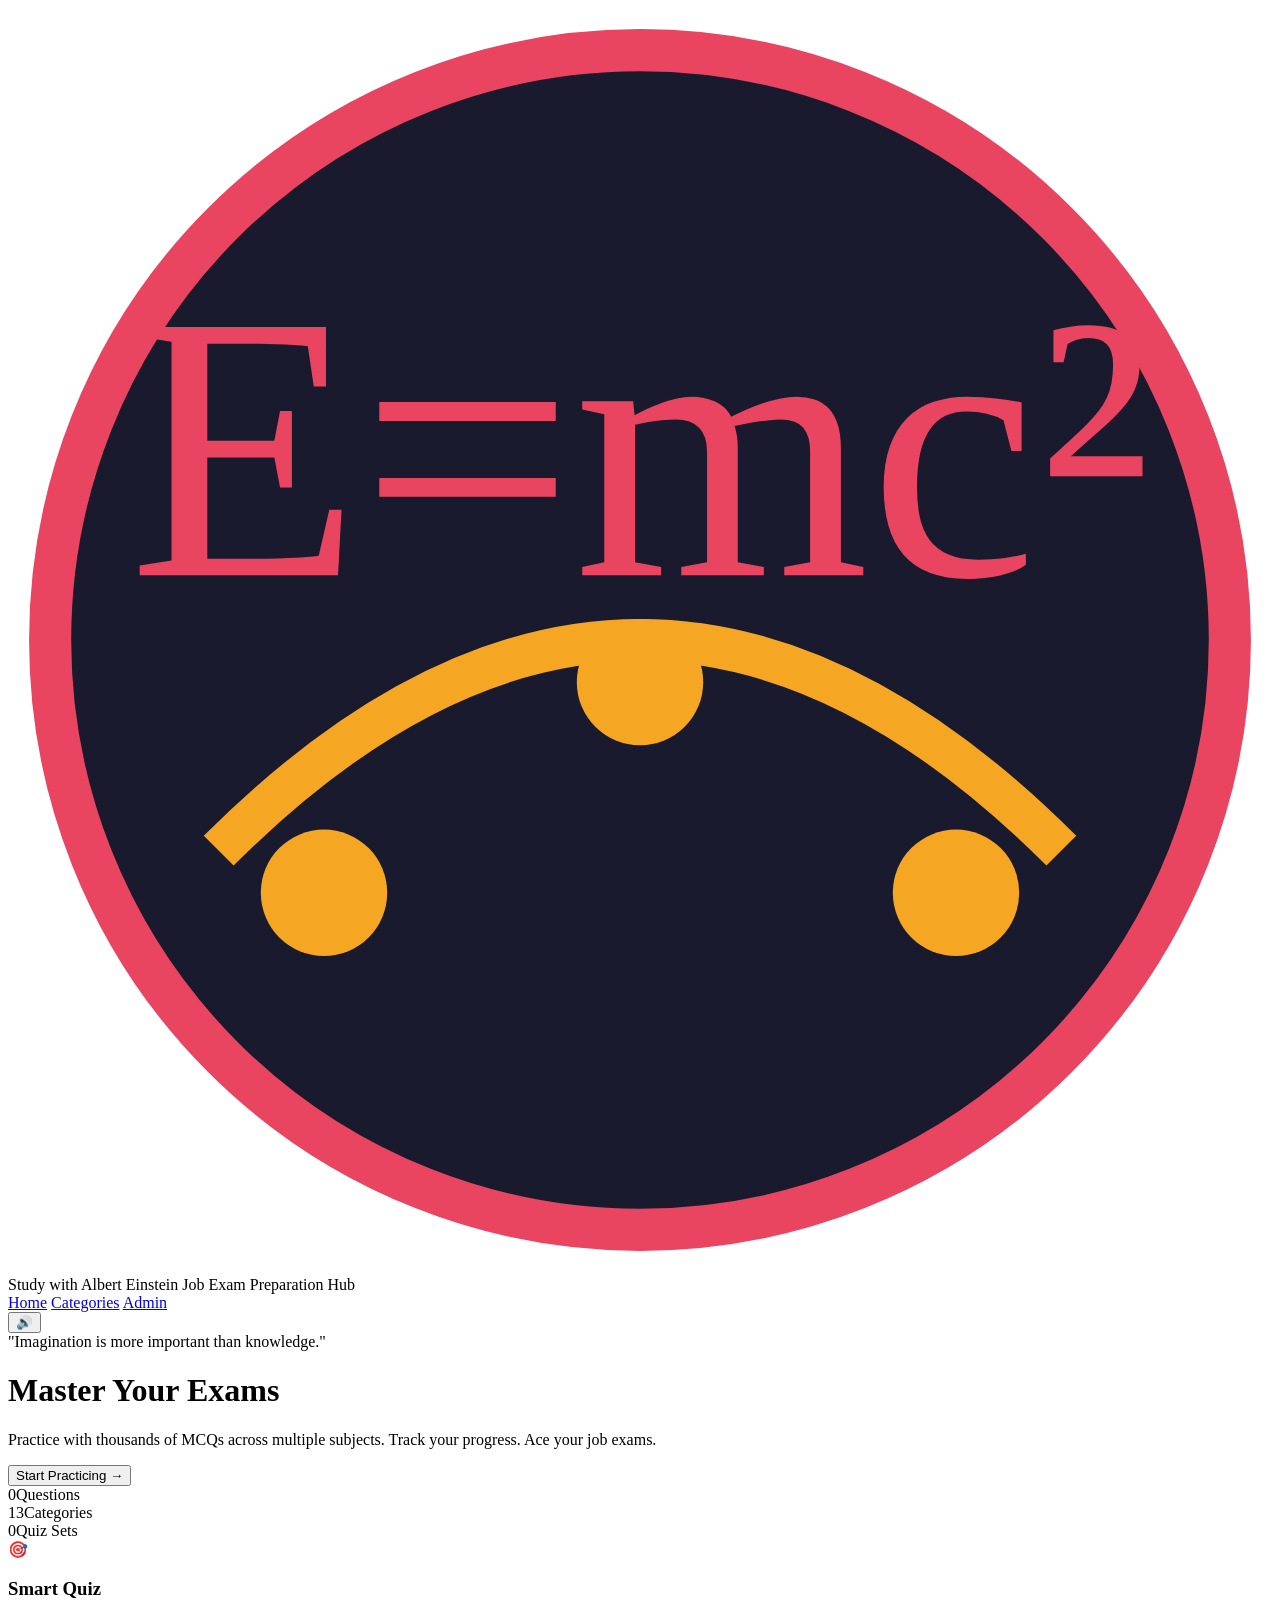
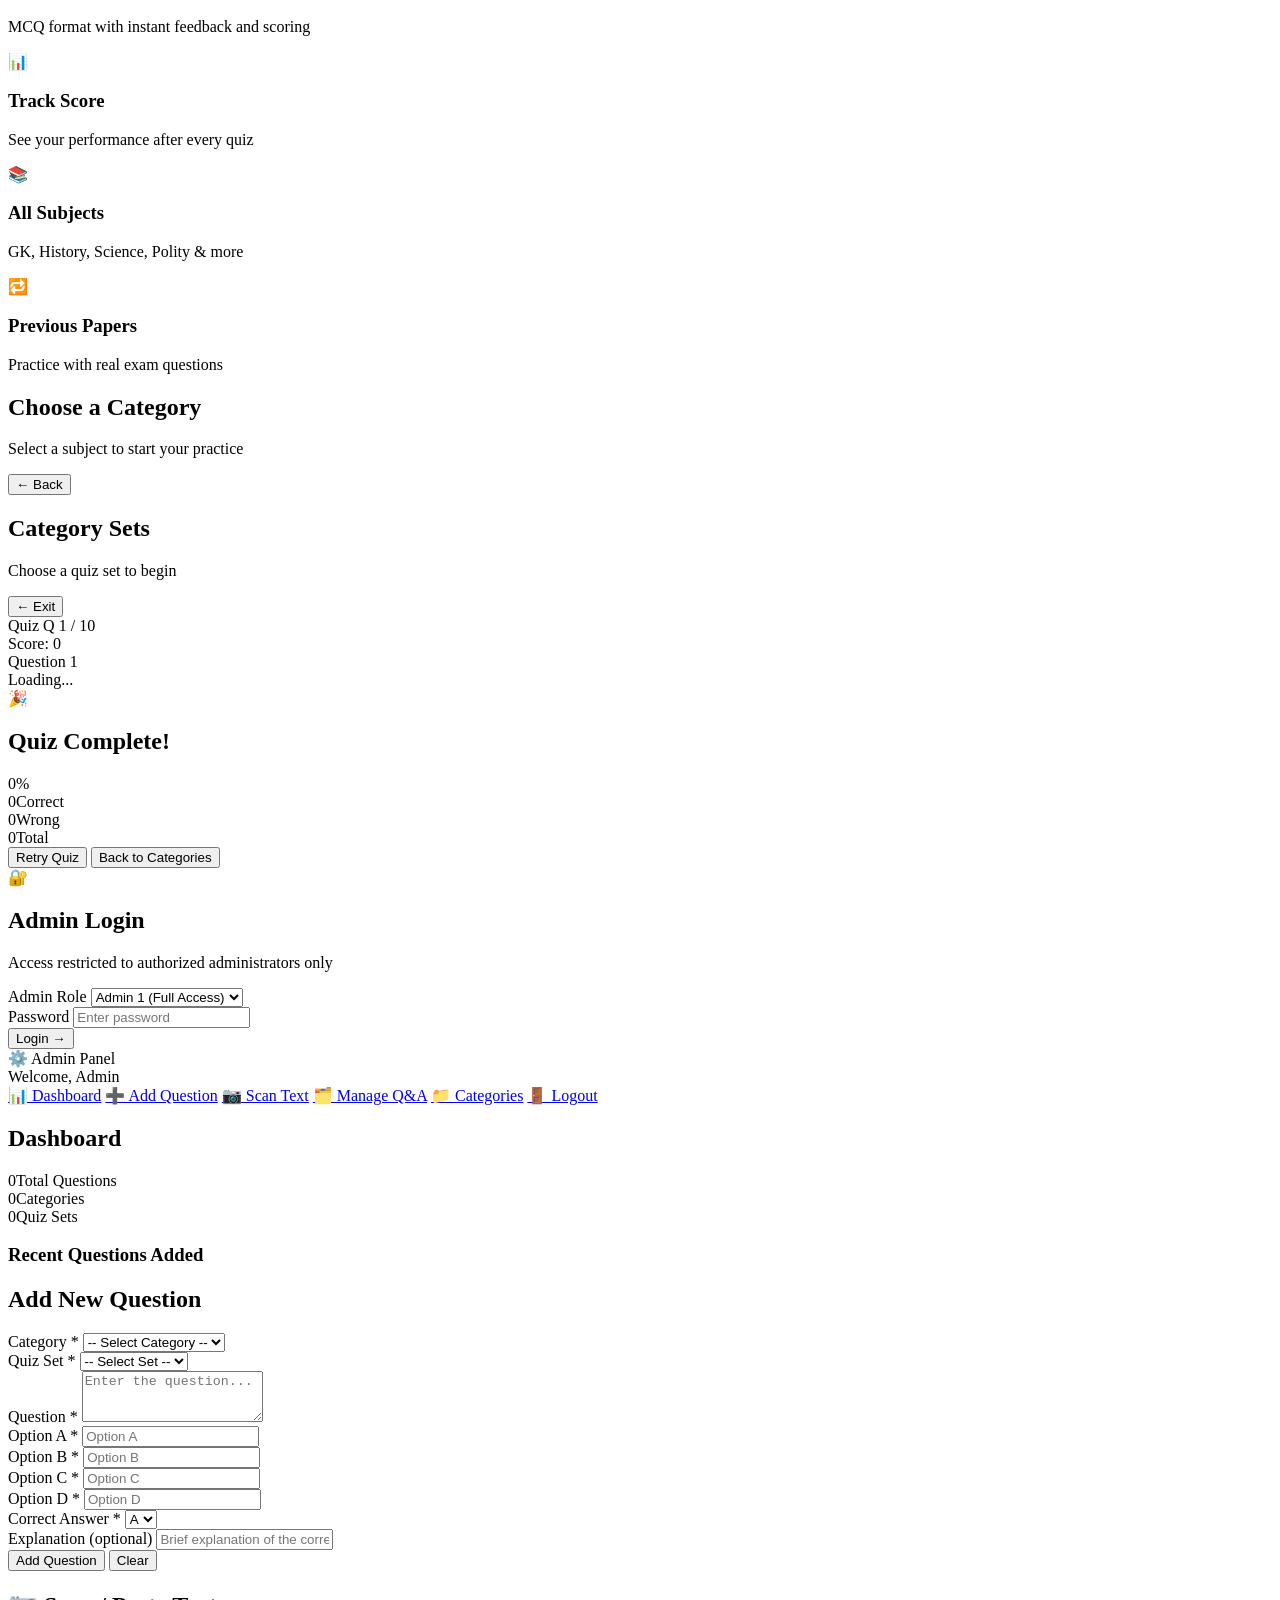
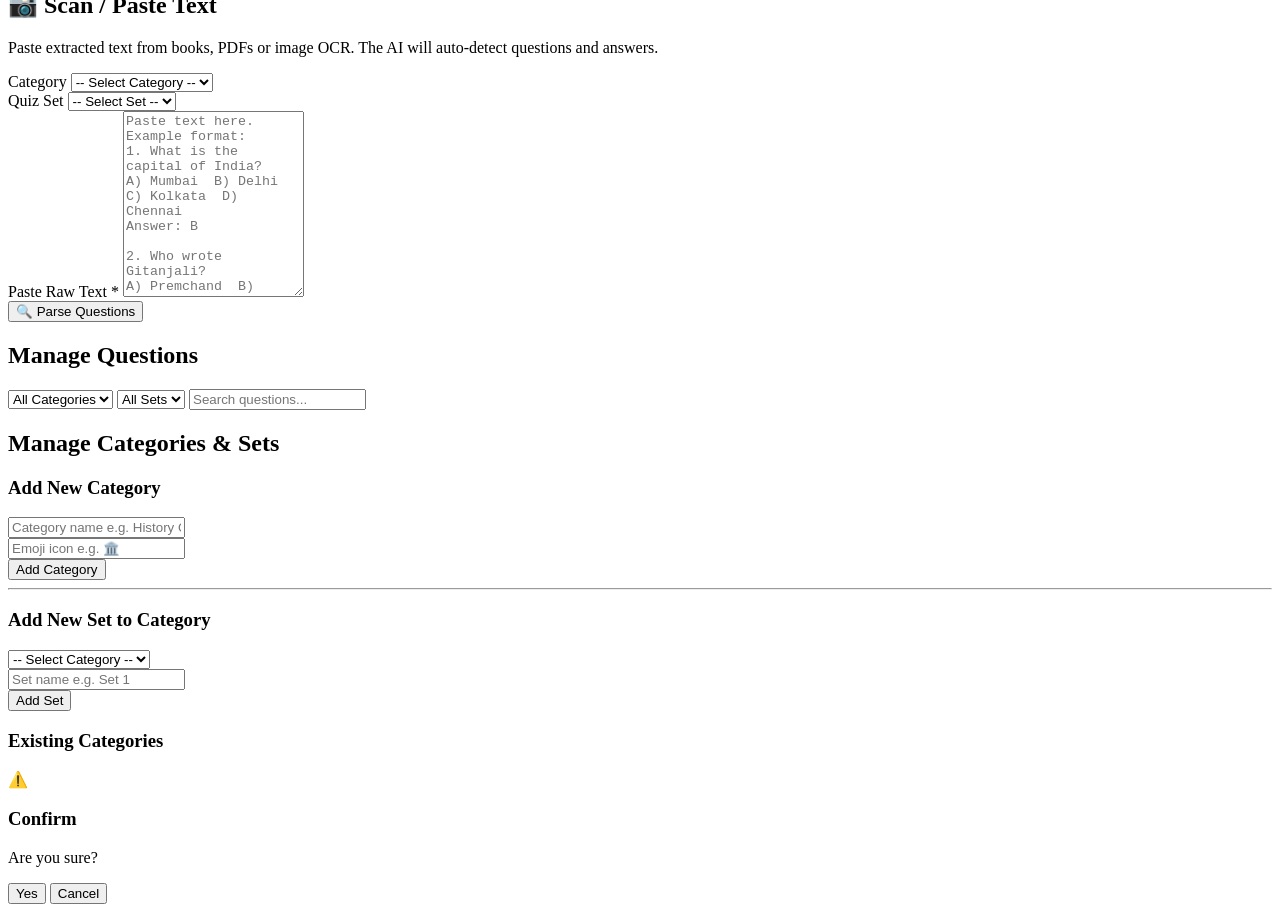
==== index.html @ cea43136 "index.html" ====
<!DOCTYPE html>
<html lang="en">
<head>
  <meta charset="UTF-8" />
  <meta name="viewport" content="width=device-width, initial-scale=1.0"/>
  <title>Study with Albert Einstein</title>
  <link rel="stylesheet" href="css/style.css"/>
  <link rel="icon" href="data:image/svg+xml,<svg xmlns='http://www.w3.org/2000/svg' viewBox='0 0 100 100'><text y='.9em' font-size='90'>🧠</text></svg>"/>
</head>
<body>

<!-- SOUND ELEMENTS -->
<audio id="snd-correct" src="https://cdn.freesound.org/previews/341/341695_5858296-lq.mp3" preload="auto"></audio>
<audio id="snd-wrong"   src="https://cdn.freesound.org/previews/142/142608_1840739-lq.mp3" preload="auto"></audio>
<audio id="snd-click"   src="https://cdn.freesound.org/previews/253/253886_4404552-lq.mp3" preload="auto"></audio>

<!-- NAV -->
<nav class="navbar">
  <div class="nav-brand">
    <div class="logo-wrap">
      <svg class="logo-svg" viewBox="0 0 60 60" xmlns="http://www.w3.org/2000/svg">
        <circle cx="30" cy="30" r="28" fill="#1a1a2e" stroke="#e94560" stroke-width="2"/>
        <text x="50%" y="38%" dominant-baseline="middle" text-anchor="middle" font-size="18" fill="#e94560">E=mc²</text>
        <path d="M10 40 Q30 20 50 40" stroke="#f5a623" stroke-width="2" fill="none"/>
        <circle cx="15" cy="42" r="3" fill="#f5a623"/>
        <circle cx="30" cy="32" r="3" fill="#f5a623"/>
        <circle cx="45" cy="42" r="3" fill="#f5a623"/>
      </svg>
    </div>
    <div class="brand-text">
      <span class="brand-title">Study with Albert Einstein</span>
      <span class="brand-sub">Job Exam Preparation Hub</span>
    </div>
  </div>
  <div class="nav-links">
    <a href="#" onclick="showPage('home')" class="nav-link active" id="nav-home">Home</a>
    <a href="#" onclick="showPage('categories')" class="nav-link" id="nav-categories">Categories</a>
    <a href="#" onclick="showPage('admin-login')" class="nav-link" id="nav-admin">Admin</a>
  </div>
  <button class="sound-btn" onclick="toggleSound()" id="sound-btn" title="Toggle Sound">🔊</button>
</nav>

<!-- HOME PAGE -->
<div id="page-home" class="page active">
  <div class="hero">
    <div class="hero-bg"></div>
    <div class="hero-content">
      <div class="einstein-quote">"Imagination is more important than knowledge."</div>
      <h1 class="hero-title">Master Your <span class="highlight">Exams</span></h1>
      <p class="hero-sub">Practice with thousands of MCQs across multiple subjects. Track your progress. Ace your job exams.</p>
      <button class="btn-primary" onclick="showPage('categories'); playClick()">Start Practicing →</button>
    </div>
    <div class="hero-stats">
      <div class="stat-card"><span class="stat-num" id="total-questions">0</span><span class="stat-label">Questions</span></div>
      <div class="stat-card"><span class="stat-num" id="total-cats">13</span><span class="stat-label">Categories</span></div>
      <div class="stat-card"><span class="stat-num" id="total-sets">0</span><span class="stat-label">Quiz Sets</span></div>
    </div>
  </div>
  <div class="features">
    <div class="feature-card"><div class="feat-icon">🎯</div><h3>Smart Quiz</h3><p>MCQ format with instant feedback and scoring</p></div>
    <div class="feature-card"><div class="feat-icon">📊</div><h3>Track Score</h3><p>See your performance after every quiz</p></div>
    <div class="feature-card"><div class="feat-icon">📚</div><h3>All Subjects</h3><p>GK, History, Science, Polity & more</p></div>
    <div class="feature-card"><div class="feat-icon">🔁</div><h3>Previous Papers</h3><p>Practice with real exam questions</p></div>
  </div>
</div>

<!-- CATEGORIES PAGE -->
<div id="page-categories" class="page">
  <div class="page-header"><h2>Choose a Category</h2><p>Select a subject to start your practice</p></div>
  <div class="categories-grid" id="categories-grid"></div>
</div>

<!-- SETS PAGE -->
<div id="page-sets" class="page">
  <div class="page-header">
    <button class="btn-back" onclick="showPage('categories'); playClick()">← Back</button>
    <h2 id="sets-title">Category Sets</h2>
    <p id="sets-desc">Choose a quiz set to begin</p>
  </div>
  <div class="sets-grid" id="sets-grid"></div>
</div>

<!-- QUIZ PAGE -->
<div id="page-quiz" class="page">
  <div class="quiz-header">
    <button class="btn-back" onclick="confirmExitQuiz()">← Exit</button>
    <div class="quiz-meta">
      <span id="quiz-title-bar">Quiz</span>
      <span class="quiz-progress-text">Q <span id="q-current">1</span> / <span id="q-total">10</span></span>
    </div>
    <div class="score-bar">Score: <span id="live-score">0</span></div>
  </div>
  <div class="progress-bar-wrap"><div class="progress-bar" id="progress-bar"></div></div>
  <div class="quiz-body">
    <div class="question-card">
      <div class="q-number" id="q-number">Question 1</div>
      <div class="q-text" id="q-text">Loading...</div>
      <div class="options-grid" id="options-grid"></div>
      <div class="q-feedback" id="q-feedback"></div>
    </div>
    <div class="quiz-controls">
      <button class="btn-next" id="btn-next" onclick="nextQuestion()" style="display:none">Next Question →</button>
    </div>
  </div>
</div>

<!-- RESULT PAGE -->
<div id="page-result" class="page">
  <div class="result-wrap">
    <div class="result-emoji" id="result-emoji">🎉</div>
    <h2 class="result-title">Quiz Complete!</h2>
    <div class="result-score-circle">
      <span id="result-percent">0%</span>
    </div>
    <div class="result-stats">
      <div class="rs-card correct"><span id="res-correct">0</span><label>Correct</label></div>
      <div class="rs-card wrong"><span id="res-wrong">0</span><label>Wrong</label></div>
      <div class="rs-card total"><span id="res-total">0</span><label>Total</label></div>
    </div>
    <div class="result-msg" id="result-msg"></div>
    <div class="result-actions">
      <button class="btn-primary" onclick="retryQuiz()">Retry Quiz</button>
      <button class="btn-secondary" onclick="showPage('categories')">Back to Categories</button>
    </div>
  </div>
</div>

<!-- ADMIN LOGIN PAGE -->
<div id="page-admin-login" class="page">
  <div class="auth-wrap">
    <div class="auth-card">
      <div class="auth-logo">🔐</div>
      <h2>Admin Login</h2>
      <p>Access restricted to authorized administrators only</p>
      <div class="form-group">
        <label>Admin Role</label>
        <select id="admin-role" class="form-control">
          <option value="admin1">Admin 1 (Full Access)</option>
          <option value="admin2">Admin 2 (Add Only)</option>
        </select>
      </div>
      <div class="form-group">
        <label>Password</label>
        <input type="password" id="admin-password" class="form-control" placeholder="Enter password" onkeydown="if(event.key==='Enter') adminLogin()"/>
      </div>
      <div class="auth-error" id="auth-error"></div>
      <button class="btn-primary full-w" onclick="adminLogin()">Login →</button>
    </div>
  </div>
</div>

<!-- ADMIN PANEL -->
<div id="page-admin" class="page">
  <div class="admin-layout">
    <aside class="admin-sidebar">
      <div class="admin-brand">⚙️ Admin Panel</div>
      <div class="admin-user" id="admin-user-label">Welcome, Admin</div>
      <nav class="admin-nav">
        <a href="#" class="admin-nav-link active" onclick="adminTab('dashboard')" id="tab-dashboard">📊 Dashboard</a>
        <a href="#" class="admin-nav-link" onclick="adminTab('add-question')" id="tab-add-question">➕ Add Question</a>
        <a href="#" class="admin-nav-link" onclick="adminTab('scan-text')" id="tab-scan-text" id="scan-tab">📷 Scan Text</a>
        <a href="#" class="admin-nav-link admin1-only" onclick="adminTab('manage')" id="tab-manage">🗂️ Manage Q&A</a>
        <a href="#" class="admin-nav-link admin1-only" onclick="adminTab('categories-mgr')" id="tab-categories-mgr">📁 Categories</a>
        <a href="#" class="admin-nav-link" onclick="adminLogout()">🚪 Logout</a>
      </nav>
    </aside>
    <main class="admin-main">

      <!-- Dashboard Tab -->
      <div id="admin-tab-dashboard" class="admin-tab active">
        <h2>Dashboard</h2>
        <div class="dash-cards">
          <div class="dash-card"><span class="dc-num" id="dc-questions">0</span><label>Total Questions</label></div>
          <div class="dash-card"><span class="dc-num" id="dc-cats">0</span><label>Categories</label></div>
          <div class="dash-card"><span class="dc-num" id="dc-sets">0</span><label>Quiz Sets</label></div>
        </div>
        <div class="recent-activity">
          <h3>Recent Questions Added</h3>
          <div id="recent-list"></div>
        </div>
      </div>

      <!-- Add Question Tab -->
      <div id="admin-tab-add-question" class="admin-tab">
        <h2>Add New Question</h2>
        <div class="form-grid">
          <div class="form-group">
            <label>Category *</label>
            <select id="aq-category" class="form-control" onchange="loadSetsForAdmin()">
              <option value="">-- Select Category --</option>
            </select>
          </div>
          <div class="form-group">
            <label>Quiz Set *</label>
            <select id="aq-set" class="form-control">
              <option value="">-- Select Set --</option>
            </select>
          </div>
          <div class="form-group full-span">
            <label>Question *</label>
            <textarea id="aq-question" class="form-control" rows="3" placeholder="Enter the question..."></textarea>
          </div>
          <div class="form-group">
            <label>Option A *</label>
            <input type="text" id="aq-a" class="form-control" placeholder="Option A"/>
          </div>
          <div class="form-group">
            <label>Option B *</label>
            <input type="text" id="aq-b" class="form-control" placeholder="Option B"/>
          </div>
          <div class="form-group">
            <label>Option C *</label>
            <input type="text" id="aq-c" class="form-control" placeholder="Option C"/>
          </div>
          <div class="form-group">
            <label>Option D *</label>
            <input type="text" id="aq-d" class="form-control" placeholder="Option D"/>
          </div>
          <div class="form-group">
            <label>Correct Answer *</label>
            <select id="aq-correct" class="form-control">
              <option value="A">A</option>
              <option value="B">B</option>
              <option value="C">C</option>
              <option value="D">D</option>
            </select>
          </div>
          <div class="form-group full-span">
            <label>Explanation (optional)</label>
            <input type="text" id="aq-explanation" class="form-control" placeholder="Brief explanation of the correct answer"/>
          </div>
        </div>
        <div class="form-actions">
          <button class="btn-primary" onclick="submitQuestion()">Add Question</button>
          <button class="btn-secondary" onclick="clearAddForm()">Clear</button>
        </div>
        <div class="form-msg" id="aq-msg"></div>
      </div>

      <!-- Scan Text Tab -->
      <div id="admin-tab-scan-text" class="admin-tab">
        <h2>📷 Scan / Paste Text</h2>
        <p class="tab-desc">Paste extracted text from books, PDFs or image OCR. The AI will auto-detect questions and answers.</p>
        <div class="form-group">
          <label>Category</label>
          <select id="scan-category" class="form-control">
            <option value="">-- Select Category --</option>
          </select>
        </div>
        <div class="form-group">
          <label>Quiz Set</label>
          <select id="scan-set" class="form-control">
            <option value="">-- Select Set --</option>
          </select>
        </div>
        <div class="form-group">
          <label>Paste Raw Text *</label>
          <textarea id="scan-text-input" class="form-control" rows="12" placeholder="Paste text here. Example format:&#10;1. What is the capital of India?&#10;A) Mumbai  B) Delhi  C) Kolkata  D) Chennai&#10;Answer: B&#10;&#10;2. Who wrote Gitanjali?&#10;A) Premchand  B) Tagore  C) Nehru  D) Gandhi&#10;Answer: B"></textarea>
        </div>
        <button class="btn-primary" onclick="parseScanText()">🔍 Parse Questions</button>
        <div id="scan-preview" class="scan-preview"></div>
      </div>

      <!-- Manage Tab (Admin1 only) -->
      <div id="admin-tab-manage" class="admin-tab">
        <h2>Manage Questions</h2>
        <div class="manage-filters">
          <select id="filter-cat" class="form-control" onchange="filterQuestions()">
            <option value="">All Categories</option>
          </select>
          <select id="filter-set" class="form-control" onchange="filterQuestions()">
            <option value="">All Sets</option>
          </select>
          <input type="text" id="filter-search" class="form-control" placeholder="Search questions..." oninput="filterQuestions()"/>
        </div>
        <div id="manage-list" class="manage-list"></div>
      </div>

      <!-- Categories Manager (Admin1 only) -->
      <div id="admin-tab-categories-mgr" class="admin-tab">
        <h2>Manage Categories & Sets</h2>
        <div class="cat-mgr-grid">
          <div class="cat-mgr-left">
            <h3>Add New Category</h3>
            <div class="form-group">
              <input type="text" id="new-cat-name" class="form-control" placeholder="Category name e.g. History Quiz"/>
            </div>
            <div class="form-group">
              <input type="text" id="new-cat-icon" class="form-control" placeholder="Emoji icon e.g. 🏛️"/>
            </div>
            <button class="btn-primary" onclick="addCategory()">Add Category</button>
            <div id="cat-msg" class="form-msg"></div>
            <hr/>
            <h3>Add New Set to Category</h3>
            <div class="form-group">
              <select id="set-cat-select" class="form-control">
                <option value="">-- Select Category --</option>
              </select>
            </div>
            <div class="form-group">
              <input type="text" id="new-set-name" class="form-control" placeholder="Set name e.g. Set 1"/>
            </div>
            <button class="btn-primary" onclick="addSet()">Add Set</button>
            <div id="set-msg" class="form-msg"></div>
          </div>
          <div class="cat-mgr-right">
            <h3>Existing Categories</h3>
            <div id="existing-cats-list"></div>
          </div>
        </div>
      </div>

    </main>
  </div>
</div>

<!-- MODAL -->
<div id="modal-overlay" class="modal-overlay" onclick="closeModal()">
  <div class="modal-box" onclick="event.stopPropagation()">
    <div class="modal-icon" id="modal-icon">⚠️</div>
    <h3 id="modal-title">Confirm</h3>
    <p id="modal-msg">Are you sure?</p>
    <div class="modal-actions">
      <button class="btn-primary" id="modal-confirm" onclick="modalConfirm()">Yes</button>
      <button class="btn-secondary" onclick="closeModal()">Cancel</button>
    </div>
  </div>
</div>

<!-- TOAST -->
<div id="toast" class="toast"></div>

<script src="js/data.js"></script>
<script src="js/app.js"></script>
<script src="js/admin.js"></script>
</body>
          </html>
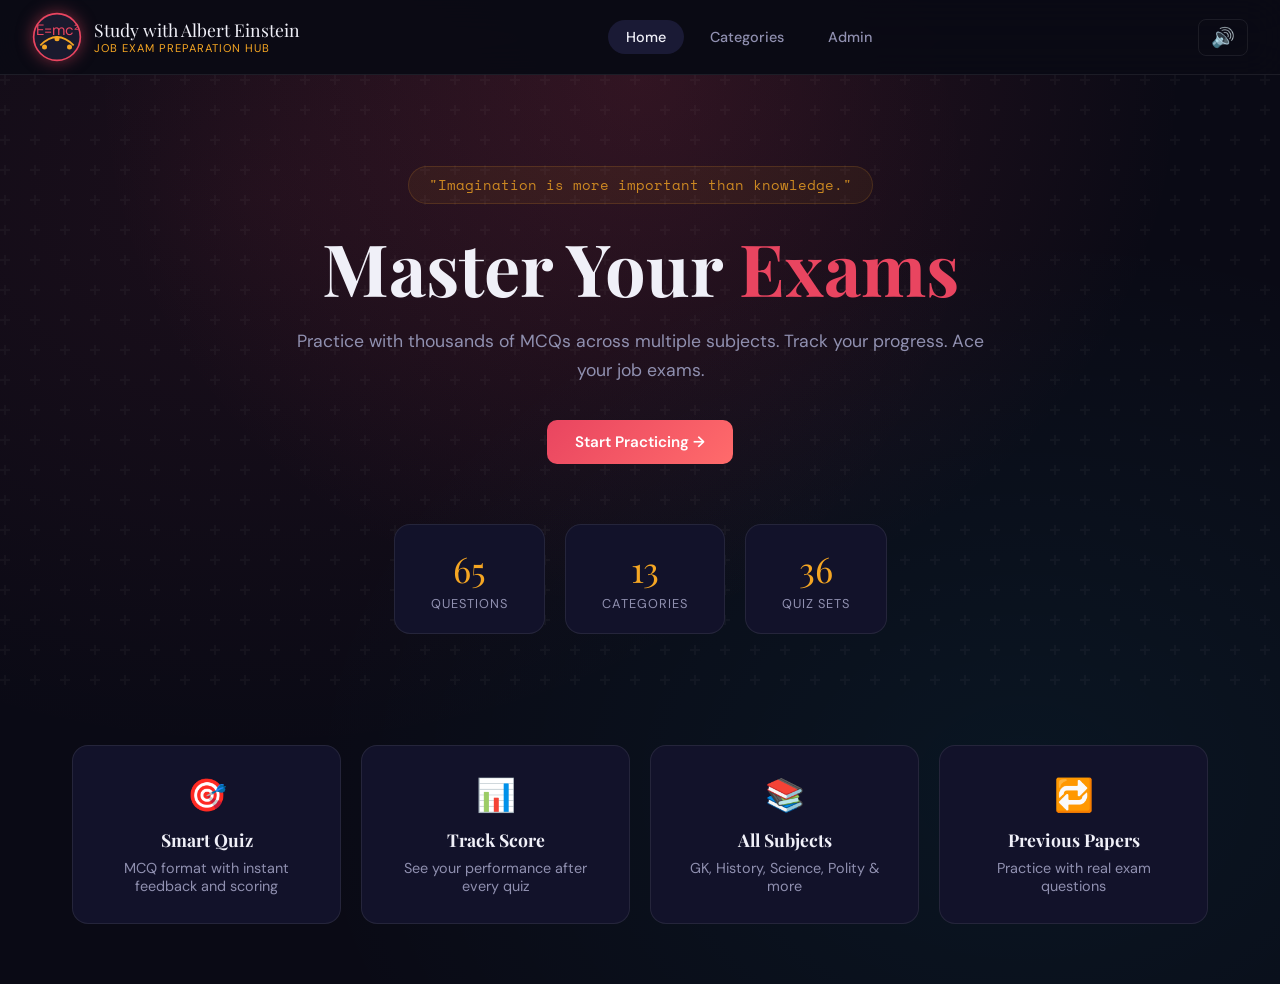
==== commit 4dd8466d: "Update index.html" ====
--- a/index.html
+++ b/index.html
@@ -5,28 +5,25 @@
   <meta name="viewport" content="width=device-width, initial-scale=1.0"/>
   <title>Study with Albert Einstein</title>
   <link rel="stylesheet" href="css/style.css"/>
+  <script src="https://cdn.jsdelivr.net/npm/tesseract.js@5/dist/tesseract.min.js"></script>
   <link rel="icon" href="data:image/svg+xml,<svg xmlns='http://www.w3.org/2000/svg' viewBox='0 0 100 100'><text y='.9em' font-size='90'>🧠</text></svg>"/>
 </head>
 <body>
 
-<!-- SOUND ELEMENTS -->
 <audio id="snd-correct" src="https://cdn.freesound.org/previews/341/341695_5858296-lq.mp3" preload="auto"></audio>
 <audio id="snd-wrong"   src="https://cdn.freesound.org/previews/142/142608_1840739-lq.mp3" preload="auto"></audio>
 <audio id="snd-click"   src="https://cdn.freesound.org/previews/253/253886_4404552-lq.mp3" preload="auto"></audio>
 
-<!-- NAV -->
 <nav class="navbar">
   <div class="nav-brand">
-    <div class="logo-wrap">
-      <svg class="logo-svg" viewBox="0 0 60 60" xmlns="http://www.w3.org/2000/svg">
-        <circle cx="30" cy="30" r="28" fill="#1a1a2e" stroke="#e94560" stroke-width="2"/>
-        <text x="50%" y="38%" dominant-baseline="middle" text-anchor="middle" font-size="18" fill="#e94560">E=mc²</text>
-        <path d="M10 40 Q30 20 50 40" stroke="#f5a623" stroke-width="2" fill="none"/>
-        <circle cx="15" cy="42" r="3" fill="#f5a623"/>
-        <circle cx="30" cy="32" r="3" fill="#f5a623"/>
-        <circle cx="45" cy="42" r="3" fill="#f5a623"/>
-      </svg>
-    </div>
+    <svg class="logo-svg" viewBox="0 0 60 60" xmlns="http://www.w3.org/2000/svg">
+      <circle cx="30" cy="30" r="28" fill="#1a1a2e" stroke="#e94560" stroke-width="2"/>
+      <text x="50%" y="38%" dominant-baseline="middle" text-anchor="middle" font-size="18" fill="#e94560">E=mc²</text>
+      <path d="M10 40 Q30 20 50 40" stroke="#f5a623" stroke-width="2" fill="none"/>
+      <circle cx="15" cy="42" r="3" fill="#f5a623"/>
+      <circle cx="30" cy="32" r="3" fill="#f5a623"/>
+      <circle cx="45" cy="42" r="3" fill="#f5a623"/>
+    </svg>
     <div class="brand-text">
       <span class="brand-title">Study with Albert Einstein</span>
       <span class="brand-sub">Job Exam Preparation Hub</span>
@@ -40,7 +37,7 @@
   <button class="sound-btn" onclick="toggleSound()" id="sound-btn" title="Toggle Sound">🔊</button>
 </nav>
 
-<!-- HOME PAGE -->
+<!-- HOME -->
 <div id="page-home" class="page active">
   <div class="hero">
     <div class="hero-bg"></div>
@@ -52,7 +49,7 @@
     </div>
     <div class="hero-stats">
       <div class="stat-card"><span class="stat-num" id="total-questions">0</span><span class="stat-label">Questions</span></div>
-      <div class="stat-card"><span class="stat-num" id="total-cats">13</span><span class="stat-label">Categories</span></div>
+      <div class="stat-card"><span class="stat-num" id="total-cats">0</span><span class="stat-label">Categories</span></div>
       <div class="stat-card"><span class="stat-num" id="total-sets">0</span><span class="stat-label">Quiz Sets</span></div>
     </div>
   </div>
@@ -64,13 +61,13 @@
   </div>
 </div>
 
-<!-- CATEGORIES PAGE -->
+<!-- CATEGORIES -->
 <div id="page-categories" class="page">
   <div class="page-header"><h2>Choose a Category</h2><p>Select a subject to start your practice</p></div>
   <div class="categories-grid" id="categories-grid"></div>
 </div>
 
-<!-- SETS PAGE -->
+<!-- SETS -->
 <div id="page-sets" class="page">
   <div class="page-header">
     <button class="btn-back" onclick="showPage('categories'); playClick()">← Back</button>
@@ -80,7 +77,7 @@
   <div class="sets-grid" id="sets-grid"></div>
 </div>
 
-<!-- QUIZ PAGE -->
+<!-- QUIZ -->
 <div id="page-quiz" class="page">
   <div class="quiz-header">
     <button class="btn-back" onclick="confirmExitQuiz()">← Exit</button>
@@ -104,6 +101,316 @@
   </div>
 </div>
 
+<!-- RESULT -->
+<div id="page-result" class="page">
+  <div class="result-wrap">
+    <div class="result-emoji" id="result-emoji">🎉</div>
+    <h2 class="result-title">Quiz Complete!</h2>
+    <div class="result-score-circle"><span id="result-percent">0%</span></div>
+    <div class="result-stats">
+      <div class="rs-card correct"><span id="res-correct">0</span><label>Correct</label></div>
+      <div class="rs-card wrong"><span id="res-wrong">0</span><label>Wrong</label></div>
+      <div class="rs-card total"><span id="res-total">0</span><label>Total</label></div>
+    </div>
+    <div class="result-msg" id="result-msg"></div>
+    <div class="result-actions">
+      <button class="btn-primary" onclick="retryQuiz()">Retry Quiz</button>
+      <button class="btn-secondary" onclick="showPage('categories')">Back to Categories</button>
+    </div>
+  </div>
+</div>
+
+<!-- ADMIN LOGIN -->
+<div id="page-admin-login" class="page">
+  <div class="auth-wrap">
+    <div class="auth-card">
+      <div class="auth-logo">🔐</div>
+      <h2>Admin Login</h2>
+      <p>Access restricted to authorized administrators only</p>
+      <div class="form-group">
+        <label>Admin Role</label>
+        <select id="admin-role" class="form-control">
+          <option value="admin1">Admin 1 (Full Access)</option>
+          <option value="admin2">Admin 2 (Add Only)</option>
+        </select>
+      </div>
+      <div class="form-group">
+        <label>Password</label>
+        <input type="password" id="admin-password" class="form-control" placeholder="Enter password" onkeydown="if(event.key==='Enter') adminLogin()"/>
+      </div>
+      <div class="auth-error" id="auth-error"></div>
+      <button class="btn-primary full-w" onclick="adminLogin()">Login →</button>
+    </div>
+  </div>
+</div>
+
+<!-- ADMIN PANEL -->
+<div id="page-admin" class="page">
+  <div class="admin-layout">
+    <aside class="admin-sidebar">
+      <div class="admin-brand">⚙️ Admin Panel</div>
+      <div class="admin-user" id="admin-user-label">Welcome, Admin</div>
+      <nav class="admin-nav">
+        <a href="#" class="admin-nav-link active" onclick="adminTab('dashboard')" id="tab-dashboard">📊 Dashboard</a>
+        <a href="#" class="admin-nav-link" onclick="adminTab('add-question')" id="tab-add-question">➕ Add Question</a>
+        <a href="#" class="admin-nav-link" onclick="adminTab('scan-text')" id="tab-scan-text">📝 Paste Text</a>
+        <a href="#" class="admin-nav-link" onclick="adminTab('camera-scan')" id="tab-camera-scan">📷 Camera Scan</a>
+        <a href="#" class="admin-nav-link admin1-only" onclick="adminTab('manage')" id="tab-manage">🗂️ Manage Q&amp;A</a>
+        <a href="#" class="admin-nav-link admin1-only" onclick="adminTab('categories-mgr')" id="tab-categories-mgr">📁 Categories</a>
+        <a href="#" class="admin-nav-link logout-link" onclick="adminLogout()">🚪 Logout</a>
+      </nav>
+    </aside>
+    <main class="admin-main">
+
+      <!-- Dashboard -->
+      <div id="admin-tab-dashboard" class="admin-tab active">
+        <h2>Dashboard</h2>
+        <div class="dash-cards">
+          <div class="dash-card"><span class="dc-num" id="dc-questions">0</span><label>Total Questions</label></div>
+          <div class="dash-card"><span class="dc-num" id="dc-cats">0</span><label>Categories</label></div>
+          <div class="dash-card"><span class="dc-num" id="dc-sets">0</span><label>Quiz Sets</label></div>
+        </div>
+        <div class="recent-activity">
+          <h3>Recent Questions Added</h3>
+          <div id="recent-list"></div>
+        </div>
+      </div>
+
+      <!-- Add Question -->
+      <div id="admin-tab-add-question" class="admin-tab">
+        <h2>Add New Question</h2>
+        <div class="form-grid">
+          <div class="form-group">
+            <label>Category *</label>
+            <select id="aq-category" class="form-control" onchange="loadSetsForAdmin()">
+              <option value="">-- Select Category --</option>
+            </select>
+          </div>
+          <div class="form-group">
+            <label>Quiz Set *</label>
+            <select id="aq-set" class="form-control">
+              <option value="">-- Select Set --</option>
+            </select>
+          </div>
+          <div class="form-group full-span">
+            <label>Question *</label>
+            <textarea id="aq-question" class="form-control" rows="3" placeholder="Enter the question..."></textarea>
+          </div>
+          <div class="form-group">
+            <label>Option A *</label>
+            <input type="text" id="aq-a" class="form-control" placeholder="Option A"/>
+          </div>
+          <div class="form-group">
+            <label>Option B *</label>
+            <input type="text" id="aq-b" class="form-control" placeholder="Option B"/>
+          </div>
+          <div class="form-group">
+            <label>Option C *</label>
+            <input type="text" id="aq-c" class="form-control" placeholder="Option C"/>
+          </div>
+          <div class="form-group">
+            <label>Option D *</label>
+            <input type="text" id="aq-d" class="form-control" placeholder="Option D"/>
+          </div>
+          <div class="form-group">
+            <label>Correct Answer *</label>
+            <select id="aq-correct" class="form-control">
+              <option value="A">A</option>
+              <option value="B">B</option>
+              <option value="C">C</option>
+              <option value="D">D</option>
+            </select>
+          </div>
+          <div class="form-group full-span">
+            <label>Explanation (optional)</label>
+            <input type="text" id="aq-explanation" class="form-control" placeholder="Brief explanation of the correct answer"/>
+          </div>
+        </div>
+        <div class="form-actions">
+          <button class="btn-primary" onclick="submitQuestion()">Add Question</button>
+          <button class="btn-secondary" onclick="clearAddForm()">Clear</button>
+        </div>
+        <div class="form-msg" id="aq-msg"></div>
+      </div>
+
+      <!-- Paste Text -->
+      <div id="admin-tab-scan-text" class="admin-tab">
+        <h2>📝 Paste Text</h2>
+        <p class="tab-desc">Paste copied text from books or PDFs. Questions are auto-detected — preview and edit before importing.</p>
+        <div class="form-grid">
+          <div class="form-group">
+            <label>Category *</label>
+            <select id="scan-category" class="form-control" onchange="loadSetsFor('scan-category','scan-set')">
+              <option value="">-- Select Category --</option>
+            </select>
+          </div>
+          <div class="form-group">
+            <label>Quiz Set *</label>
+            <select id="scan-set" class="form-control">
+              <option value="">-- Select Set --</option>
+            </select>
+          </div>
+        </div>
+        <div class="form-group">
+          <label>Paste Raw Text *</label>
+          <textarea id="scan-text-input" class="form-control" rows="12" placeholder="1. What is the capital of India?&#10;A) Mumbai  B) Delhi  C) Kolkata  D) Chennai&#10;Answer: B&#10;&#10;2. Who wrote Gitanjali?&#10;A) Premchand  B) Tagore  C) Nehru  D) Gandhi&#10;Answer: B"></textarea>
+        </div>
+        <button class="btn-primary" onclick="parseScanText()">🔍 Parse Questions</button>
+        <div id="scan-preview" class="scan-preview"></div>
+      </div>
+
+      <!-- Camera Scan -->
+      <div id="admin-tab-camera-scan" class="admin-tab">
+        <h2>📷 Camera / Image Scan</h2>
+        <p class="tab-desc">Open your camera or upload an image of a book page. OCR will extract text and auto-detect questions for you to review and import.</p>
+
+        <div class="form-grid">
+          <div class="form-group">
+            <label>Category *</label>
+            <select id="cam-category" class="form-control" onchange="loadSetsFor('cam-category','cam-set')">
+              <option value="">-- Select Category --</option>
+            </select>
+          </div>
+          <div class="form-group">
+            <label>Quiz Set *</label>
+            <select id="cam-set" class="form-control">
+              <option value="">-- Select Set --</option>
+            </select>
+          </div>
+        </div>
+
+        <div class="camera-panel">
+          <div class="cam-source-btns">
+            <button class="cam-src-btn active" id="btn-src-camera" onclick="setCamSource('camera')">📷 Open Camera</button>
+            <button class="cam-src-btn" id="btn-src-upload" onclick="setCamSource('upload')">🖼️ Upload Image</button>
+          </div>
+
+          <!-- Live camera -->
+          <div id="cam-live-wrap" class="cam-live-wrap">
+            <video id="cam-video" autoplay playsinline muted></video>
+            <div class="cam-overlay-frame"></div>
+            <div class="cam-hint">📖 Point camera at page with questions</div>
+            <div class="cam-live-btns">
+              <button class="btn-cam-capture" onclick="capturePhoto()">📸 Capture</button>
+              <button class="btn-cam-stop" onclick="stopCamera()">✖ Stop Camera</button>
+            </div>
+          </div>
+
+          <!-- File upload -->
+          <div id="cam-upload-wrap" class="cam-upload-wrap" style="display:none">
+            <label class="upload-drop-zone" for="img-file-input">
+              <div class="udz-icon">🖼️</div>
+              <div class="udz-text">Click or drag an image here</div>
+              <div class="udz-sub">JPG, PNG, WEBP supported</div>
+              <input type="file" id="img-file-input" accept="image/*" onchange="handleImageUpload(event)"/>
+            </label>
+          </div>
+
+          <canvas id="cam-canvas" style="display:none"></canvas>
+
+          <!-- Captured preview -->
+          <div id="cam-preview-wrap" class="cam-preview-wrap" style="display:none">
+            <img id="cam-preview-img" src="" alt="Captured photo"/>
+            <div class="cam-preview-btns">
+              <button class="btn-primary" onclick="runOCR()">🔍 Read Text (OCR)</button>
+              <button class="btn-secondary" onclick="resetCameraPanel()">🔄 Retake / New Image</button>
+            </div>
+          </div>
+
+          <!-- OCR progress -->
+          <div id="ocr-progress-wrap" class="ocr-progress-wrap" style="display:none">
+            <div class="ocr-spinner"></div>
+            <div id="ocr-progress-text">Starting OCR engine...</div>
+            <div class="ocr-bar-wrap"><div class="ocr-bar" id="ocr-bar"></div></div>
+          </div>
+
+          <!-- OCR output -->
+          <div id="ocr-result-wrap" style="display:none">
+            <h4 style="margin:16px 0 8px;color:var(--accent2);">📄 Extracted Text — You can edit before parsing</h4>
+            <textarea id="ocr-text-output" class="form-control" rows="10" placeholder="OCR text will appear here..."></textarea>
+            <div style="display:flex;gap:10px;margin-top:12px;flex-wrap:wrap;">
+              <button class="btn-primary" onclick="parseOCRText()">🔍 Parse Questions from Text</button>
+              <button class="btn-secondary" onclick="resetCameraPanel()">🔄 Scan Another</button>
+            </div>
+          </div>
+        </div>
+
+        <div id="cam-scan-preview" class="scan-preview"></div>
+      </div>
+
+      <!-- Manage Q&A -->
+      <div id="admin-tab-manage" class="admin-tab">
+        <h2>Manage Questions</h2>
+        <div class="manage-filters">
+          <select id="filter-cat" class="form-control" onchange="filterQuestions()">
+            <option value="">All Categories</option>
+          </select>
+          <select id="filter-set" class="form-control" onchange="filterQuestions()">
+            <option value="">All Sets</option>
+          </select>
+          <input type="text" id="filter-search" class="form-control" placeholder="Search questions..." oninput="filterQuestions()"/>
+        </div>
+        <div id="manage-list" class="manage-list"></div>
+      </div>
+
+      <!-- Categories Manager -->
+      <div id="admin-tab-categories-mgr" class="admin-tab">
+        <h2>Manage Categories &amp; Sets</h2>
+        <div class="cat-mgr-grid">
+          <div class="cat-mgr-left">
+            <h3>Add New Category</h3>
+            <div class="form-group">
+              <input type="text" id="new-cat-name" class="form-control" placeholder="Category name e.g. History Quiz"/>
+            </div>
+            <div class="form-group">
+              <input type="text" id="new-cat-icon" class="form-control" placeholder="Emoji icon e.g. 🏛️"/>
+            </div>
+            <button class="btn-primary" onclick="addNewCategory()">Add Category</button>
+            <div id="cat-msg" class="form-msg"></div>
+            <hr/>
+            <h3>Add New Set to Category</h3>
+            <div class="form-group">
+              <select id="set-cat-select" class="form-control">
+                <option value="">-- Select Category --</option>
+              </select>
+            </div>
+            <div class="form-group">
+              <input type="text" id="new-set-name" class="form-control" placeholder="Set name e.g. Set 1"/>
+            </div>
+            <button class="btn-primary" onclick="addNewSet()">Add Set</button>
+            <div id="set-msg" class="form-msg"></div>
+          </div>
+          <div class="cat-mgr-right">
+            <h3>Existing Categories</h3>
+            <div id="existing-cats-list"></div>
+          </div>
+        </div>
+      </div>
+
+    </main>
+  </div>
+</div>
+
+<!-- MODAL -->
+<div id="modal-overlay" class="modal-overlay" onclick="closeModal()">
+  <div class="modal-box" onclick="event.stopPropagation()">
+    <div class="modal-icon" id="modal-icon">⚠️</div>
+    <h3 id="modal-title">Confirm</h3>
+    <p id="modal-msg">Are you sure?</p>
+    <div class="modal-actions">
+      <button class="btn-danger" id="modal-confirm" onclick="modalConfirm()">Yes, Delete</button>
+      <button class="btn-secondary" onclick="closeModal()">Cancel</button>
+    </div>
+  </div>
+</div>
+
+<div id="toast" class="toast"></div>
+
+<script src="js/data.js"></script>
+<script src="js/app.js"></script>
+<script src="js/admin.js"></script>
+</body>
+</html>
 <!-- RESULT PAGE -->
 <div id="page-result" class="page">
   <div class="result-wrap">
--- a/css/style.css
+++ b/css/style.css
@@ -0,0 +1,460 @@
+/* ===== STUDY WITH ALBERT EINSTEIN - STYLESHEET ===== */
+@import url('https://fonts.googleapis.com/css2?family=Playfair+Display:wght@700;900&family=DM+Sans:wght@300;400;500;600&family=Space+Mono:wght@400;700&display=swap');
+
+:root {
+  --bg-dark: #0a0a15;
+  --bg-card: #12122a;
+  --bg-card2: #1a1a35;
+  --accent: #e94560;
+  --accent2: #f5a623;
+  --accent3: #00d4ff;
+  --text: #f0f0f8;
+  --text-muted: #9090b0;
+  --correct: #22c55e;
+  --wrong: #ef4444;
+  --border: rgba(255,255,255,0.08);
+  --shadow: 0 8px 32px rgba(0,0,0,0.4);
+  --radius: 16px;
+  --font-display: 'Playfair Display', serif;
+  --font-body: 'DM Sans', sans-serif;
+  --font-mono: 'Space Mono', monospace;
+}
+
+*, *::before, *::after { box-sizing: border-box; margin: 0; padding: 0; }
+
+html { scroll-behavior: smooth; }
+
+body {
+  font-family: var(--font-body);
+  background: var(--bg-dark);
+  color: var(--text);
+  min-height: 100vh;
+  overflow-x: hidden;
+  background-image:
+    radial-gradient(ellipse at 20% 20%, rgba(233,69,96,0.08) 0%, transparent 50%),
+    radial-gradient(ellipse at 80% 80%, rgba(0,212,255,0.06) 0%, transparent 50%);
+}
+
+/* ===== NAVBAR ===== */
+.navbar {
+  position: sticky; top: 0; z-index: 100;
+  display: flex; align-items: center; justify-content: space-between;
+  padding: 12px 32px;
+  background: rgba(10,10,21,0.9);
+  backdrop-filter: blur(20px);
+  border-bottom: 1px solid var(--border);
+}
+.nav-brand { display: flex; align-items: center; gap: 12px; text-decoration: none; }
+.logo-svg { width: 50px; height: 50px; filter: drop-shadow(0 0 8px rgba(233,69,96,0.5)); }
+.brand-title { display: block; font-family: var(--font-display); font-size: 1.1rem; color: var(--text); line-height: 1.2; }
+.brand-sub { display: block; font-size: 0.7rem; color: var(--accent2); letter-spacing: 1px; text-transform: uppercase; }
+.nav-links { display: flex; gap: 8px; }
+.nav-link {
+  padding: 8px 18px; border-radius: 50px;
+  color: var(--text-muted); text-decoration: none;
+  font-size: 0.9rem; font-weight: 500;
+  transition: all 0.2s;
+}
+.nav-link:hover, .nav-link.active { color: var(--text); background: var(--bg-card2); }
+.sound-btn {
+  background: none; border: 1px solid var(--border);
+  color: var(--text); font-size: 1.2rem;
+  padding: 6px 12px; border-radius: 8px; cursor: pointer;
+  transition: all 0.2s;
+}
+.sound-btn:hover { background: var(--bg-card2); }
+
+/* ===== PAGES ===== */
+.page { display: none; min-height: calc(100vh - 73px); padding: 0; }
+.page.active { display: block; }
+
+/* ===== HOME PAGE ===== */
+.hero {
+  position: relative; overflow: hidden;
+  display: flex; flex-direction: column; align-items: center;
+  justify-content: center; text-align: center;
+  padding: 80px 32px 60px;
+  min-height: 70vh;
+}
+.hero-bg {
+  position: absolute; inset: 0; z-index: 0;
+  background:
+    radial-gradient(ellipse at 50% 0%, rgba(233,69,96,0.15) 0%, transparent 60%),
+    url("data:image/svg+xml,%3Csvg width='60' height='60' viewBox='0 0 60 60' xmlns='http://www.w3.org/2000/svg'%3E%3Cg fill='none' fill-rule='evenodd'%3E%3Cg fill='%23ffffff' fill-opacity='0.03'%3E%3Cpath d='M36 34v-4h-2v4h-4v2h4v4h2v-4h4v-2h-4zm0-30V0h-2v4h-4v2h4v4h2V6h4V4h-4zM6 34v-4H4v4H0v2h4v4h2v-4h4v-2H6zM6 4V0H4v4H0v2h4v4h2V6h4V4H6z'/%3E%3C/g%3E%3C/g%3E%3C/svg%3E");
+}
+.hero-content { position: relative; z-index: 1; max-width: 700px; }
+.einstein-quote {
+  font-family: var(--font-mono); font-size: 0.85rem;
+  color: var(--accent2); opacity: 0.8;
+  background: rgba(245,166,35,0.08); display: inline-block;
+  padding: 8px 20px; border-radius: 50px; border: 1px solid rgba(245,166,35,0.2);
+  margin-bottom: 24px;
+}
+.hero-title {
+  font-family: var(--font-display);
+  font-size: clamp(2.5rem, 6vw, 4.5rem);
+  line-height: 1.1; margin-bottom: 20px;
+  color: var(--text);
+}
+.highlight { color: var(--accent); }
+.hero-sub { font-size: 1.1rem; color: var(--text-muted); margin-bottom: 36px; line-height: 1.6; }
+.hero-stats {
+  display: flex; gap: 20px; justify-content: center;
+  margin-top: 60px; flex-wrap: wrap;
+  position: relative; z-index: 1;
+}
+.stat-card {
+  background: var(--bg-card);
+  border: 1px solid var(--border);
+  border-radius: var(--radius);
+  padding: 20px 36px; text-align: center;
+  min-width: 130px;
+}
+.stat-num { display: block; font-family: var(--font-display); font-size: 2.2rem; color: var(--accent2); }
+.stat-label { font-size: 0.8rem; color: var(--text-muted); text-transform: uppercase; letter-spacing: 1px; }
+
+.features {
+  display: grid; grid-template-columns: repeat(auto-fit, minmax(200px, 1fr));
+  gap: 20px; padding: 40px 32px 60px; max-width: 1200px; margin: 0 auto;
+}
+.feature-card {
+  background: var(--bg-card); border: 1px solid var(--border);
+  border-radius: var(--radius); padding: 28px 24px; text-align: center;
+  transition: transform 0.3s, border-color 0.3s;
+}
+.feature-card:hover { transform: translateY(-4px); border-color: var(--accent); }
+.feat-icon { font-size: 2rem; margin-bottom: 12px; }
+.feature-card h3 { font-family: var(--font-display); font-size: 1.1rem; margin-bottom: 8px; }
+.feature-card p { font-size: 0.9rem; color: var(--text-muted); }
+
+/* ===== PAGE HEADER ===== */
+.page-header {
+  text-align: center; padding: 40px 32px 20px;
+  position: relative;
+}
+.page-header h2 { font-family: var(--font-display); font-size: 2rem; margin-bottom: 8px; }
+.page-header p { color: var(--text-muted); }
+.btn-back {
+  position: absolute; left: 24px; top: 44px;
+  background: var(--bg-card2); border: 1px solid var(--border);
+  color: var(--text); padding: 8px 16px; border-radius: 8px;
+  cursor: pointer; font-size: 0.9rem; transition: all 0.2s;
+  font-family: var(--font-body);
+}
+.btn-back:hover { background: var(--accent); border-color: var(--accent); }
+
+/* ===== CATEGORIES GRID ===== */
+.categories-grid {
+  display: grid; grid-template-columns: repeat(auto-fill, minmax(240px, 1fr));
+  gap: 20px; padding: 20px 32px 60px; max-width: 1200px; margin: 0 auto;
+}
+.cat-card {
+  background: var(--bg-card); border: 1px solid var(--border);
+  border-radius: var(--radius); padding: 28px 24px;
+  cursor: pointer; transition: all 0.3s; text-align: center;
+  text-decoration: none; color: var(--text);
+  display: flex; flex-direction: column; align-items: center; gap: 12px;
+}
+.cat-card:hover { transform: translateY(-6px); border-color: var(--accent); box-shadow: 0 16px 40px rgba(233,69,96,0.2); }
+.cat-icon { font-size: 2.5rem; }
+.cat-name { font-family: var(--font-display); font-size: 1rem; font-weight: 700; }
+.cat-count { font-size: 0.8rem; color: var(--text-muted); background: var(--bg-card2); padding: 4px 12px; border-radius: 50px; }
+
+/* ===== SETS GRID ===== */
+.sets-grid {
+  display: grid; grid-template-columns: repeat(auto-fill, minmax(200px, 1fr));
+  gap: 16px; padding: 20px 32px 60px; max-width: 1200px; margin: 0 auto;
+}
+.set-card {
+  background: var(--bg-card); border: 1px solid var(--border);
+  border-radius: var(--radius); padding: 24px 20px;
+  cursor: pointer; transition: all 0.3s; text-align: center;
+  color: var(--text);
+}
+.set-card:hover { border-color: var(--accent2); background: var(--bg-card2); transform: scale(1.03); }
+.set-number { font-family: var(--font-display); font-size: 1.6rem; color: var(--accent2); }
+.set-name { font-size: 0.9rem; color: var(--text-muted); margin-top: 4px; }
+.set-qcount { font-size: 0.8rem; color: var(--accent); margin-top: 8px; background: rgba(233,69,96,0.1); padding: 3px 10px; border-radius: 50px; }
+
+/* ===== QUIZ PAGE ===== */
+.quiz-header {
+  display: flex; align-items: center; justify-content: space-between;
+  padding: 16px 24px;
+  background: var(--bg-card); border-bottom: 1px solid var(--border);
+  position: sticky; top: 73px; z-index: 10;
+}
+.quiz-meta { display: flex; flex-direction: column; align-items: center; gap: 2px; }
+.quiz-meta span:first-child { font-family: var(--font-display); font-size: 0.95rem; }
+.quiz-progress-text { font-size: 0.85rem; color: var(--text-muted); font-family: var(--font-mono); }
+.score-bar { font-family: var(--font-mono); font-size: 0.9rem; color: var(--accent2); background: rgba(245,166,35,0.1); padding: 6px 16px; border-radius: 50px; border: 1px solid rgba(245,166,35,0.2); }
+.progress-bar-wrap { height: 4px; background: var(--bg-card2); }
+.progress-bar { height: 100%; background: linear-gradient(90deg, var(--accent), var(--accent2)); transition: width 0.5s ease; width: 0%; }
+.quiz-body { max-width: 700px; margin: 0 auto; padding: 40px 24px; }
+.question-card {
+  background: var(--bg-card); border: 1px solid var(--border);
+  border-radius: 20px; padding: 36px; box-shadow: var(--shadow);
+}
+.q-number { font-family: var(--font-mono); font-size: 0.8rem; color: var(--accent); text-transform: uppercase; letter-spacing: 2px; margin-bottom: 16px; }
+.q-text { font-size: 1.2rem; line-height: 1.7; margin-bottom: 32px; font-weight: 500; }
+.options-grid { display: flex; flex-direction: column; gap: 12px; }
+.option-btn {
+  display: flex; align-items: center; gap: 16px;
+  background: var(--bg-card2); border: 2px solid var(--border);
+  border-radius: 12px; padding: 16px 20px;
+  cursor: pointer; color: var(--text);
+  font-family: var(--font-body); font-size: 1rem;
+  transition: all 0.2s; text-align: left;
+}
+.option-btn:hover:not(:disabled) { border-color: var(--accent3); background: rgba(0,212,255,0.05); transform: translateX(4px); }
+.option-btn .opt-letter {
+  width: 32px; height: 32px; border-radius: 50%;
+  background: rgba(255,255,255,0.08); border: 1px solid var(--border);
+  display: flex; align-items: center; justify-content: center;
+  font-family: var(--font-mono); font-size: 0.85rem; font-weight: 700;
+  flex-shrink: 0;
+}
+.option-btn.correct {
+  border-color: var(--correct); background: rgba(34,197,94,0.12);
+  animation: pulse-correct 0.4s ease;
+}
+.option-btn.correct .opt-letter { background: var(--correct); color: #fff; border-color: var(--correct); }
+.option-btn.wrong {
+  border-color: var(--wrong); background: rgba(239,68,68,0.12);
+  animation: shake 0.4s ease;
+}
+.option-btn.wrong .opt-letter { background: var(--wrong); color: #fff; border-color: var(--wrong); }
+.option-btn:disabled { cursor: not-allowed; opacity: 0.75; }
+@keyframes pulse-correct { 0%,100%{transform:scale(1)} 50%{transform:scale(1.02)} }
+@keyframes shake { 0%,100%{transform:translateX(0)} 25%{transform:translateX(-6px)} 75%{transform:translateX(6px)} }
+
+.q-feedback {
+  margin-top: 20px; padding: 14px 18px; border-radius: 10px;
+  font-size: 0.95rem; display: none;
+}
+.q-feedback.show { display: block; }
+.q-feedback.correct-fb { background: rgba(34,197,94,0.15); border: 1px solid rgba(34,197,94,0.3); color: #86efac; }
+.q-feedback.wrong-fb { background: rgba(239,68,68,0.12); border: 1px solid rgba(239,68,68,0.3); color: #fca5a5; }
+.btn-next {
+  margin-top: 24px; width: 100%;
+  background: linear-gradient(135deg, var(--accent), #ff6b6b);
+  border: none; color: #fff; padding: 16px; border-radius: 12px;
+  font-size: 1rem; font-weight: 600; cursor: pointer;
+  font-family: var(--font-body); transition: all 0.2s;
+}
+.btn-next:hover { transform: translateY(-2px); box-shadow: 0 8px 24px rgba(233,69,96,0.4); }
+
+/* ===== RESULT PAGE ===== */
+.result-wrap {
+  max-width: 540px; margin: 60px auto; padding: 24px;
+  text-align: center;
+}
+.result-emoji { font-size: 4rem; margin-bottom: 16px; }
+.result-title { font-family: var(--font-display); font-size: 2rem; margin-bottom: 24px; }
+.result-score-circle {
+  width: 160px; height: 160px; border-radius: 50%;
+  border: 6px solid var(--accent); margin: 0 auto 32px;
+  display: flex; align-items: center; justify-content: center;
+  background: radial-gradient(circle, rgba(233,69,96,0.1), transparent);
+  box-shadow: 0 0 40px rgba(233,69,96,0.2);
+}
+#result-percent { font-family: var(--font-display); font-size: 2.8rem; color: var(--accent2); }
+.result-stats { display: flex; gap: 16px; justify-content: center; margin-bottom: 28px; }
+.rs-card {
+  background: var(--bg-card); border: 1px solid var(--border);
+  border-radius: 12px; padding: 16px 28px; text-align: center;
+}
+.rs-card span { display: block; font-family: var(--font-display); font-size: 2rem; }
+.rs-card label { font-size: 0.8rem; color: var(--text-muted); text-transform: uppercase; }
+.rs-card.correct span { color: var(--correct); }
+.rs-card.wrong span { color: var(--wrong); }
+.rs-card.total span { color: var(--accent3); }
+.result-msg { font-size: 1rem; color: var(--text-muted); margin-bottom: 28px; }
+.result-actions { display: flex; gap: 12px; justify-content: center; }
+
+/* ===== BUTTONS ===== */
+.btn-primary {
+  background: linear-gradient(135deg, var(--accent), #ff6b6b);
+  border: none; color: #fff; padding: 12px 28px; border-radius: 10px;
+  font-size: 0.95rem; font-weight: 600; cursor: pointer;
+  font-family: var(--font-body); transition: all 0.2s;
+  text-decoration: none; display: inline-block;
+}
+.btn-primary:hover { transform: translateY(-2px); box-shadow: 0 8px 24px rgba(233,69,96,0.4); }
+.btn-secondary {
+  background: var(--bg-card2); border: 1px solid var(--border);
+  color: var(--text); padding: 12px 28px; border-radius: 10px;
+  font-size: 0.95rem; font-weight: 500; cursor: pointer;
+  font-family: var(--font-body); transition: all 0.2s;
+}
+.btn-secondary:hover { background: var(--bg-card); border-color: var(--text-muted); }
+.full-w { width: 100%; }
+
+/* ===== ADMIN LOGIN ===== */
+.auth-wrap { display: flex; align-items: center; justify-content: center; min-height: calc(100vh - 73px); padding: 24px; }
+.auth-card {
+  background: var(--bg-card); border: 1px solid var(--border);
+  border-radius: 20px; padding: 48px 40px; width: 100%; max-width: 420px;
+  box-shadow: var(--shadow); text-align: center;
+}
+.auth-logo { font-size: 3rem; margin-bottom: 16px; }
+.auth-card h2 { font-family: var(--font-display); font-size: 1.8rem; margin-bottom: 8px; }
+.auth-card p { color: var(--text-muted); font-size: 0.9rem; margin-bottom: 28px; }
+.auth-error { color: var(--wrong); font-size: 0.9rem; margin-bottom: 12px; min-height: 20px; }
+
+/* ===== FORM CONTROLS ===== */
+.form-group { margin-bottom: 16px; }
+.form-group label { display: block; font-size: 0.85rem; color: var(--text-muted); margin-bottom: 6px; font-weight: 500; text-transform: uppercase; letter-spacing: 0.5px; }
+.form-control {
+  width: 100%; background: var(--bg-card2);
+  border: 1px solid var(--border); border-radius: 10px;
+  color: var(--text); padding: 12px 16px;
+  font-family: var(--font-body); font-size: 0.95rem;
+  transition: border-color 0.2s;
+}
+.form-control:focus { outline: none; border-color: var(--accent); }
+.form-control option { background: var(--bg-card2); }
+textarea.form-control { resize: vertical; min-height: 80px; }
+
+/* ===== ADMIN PANEL ===== */
+.admin-layout { display: flex; min-height: calc(100vh - 73px); }
+.admin-sidebar {
+  width: 240px; background: var(--bg-card); border-right: 1px solid var(--border);
+  padding: 24px 16px; flex-shrink: 0;
+  position: sticky; top: 73px; height: calc(100vh - 73px); overflow-y: auto;
+}
+.admin-brand { font-family: var(--font-display); font-size: 1.1rem; margin-bottom: 8px; padding: 8px 12px; }
+.admin-user { font-size: 0.8rem; color: var(--accent2); padding: 4px 12px; margin-bottom: 24px; }
+.admin-nav { display: flex; flex-direction: column; gap: 4px; }
+.admin-nav-link {
+  display: block; padding: 10px 14px; border-radius: 10px;
+  color: var(--text-muted); text-decoration: none; font-size: 0.9rem;
+  transition: all 0.2s;
+}
+.admin-nav-link:hover, .admin-nav-link.active { background: var(--bg-card2); color: var(--text); }
+.admin-main { flex: 1; padding: 32px; overflow-y: auto; }
+.admin-tab { display: none; }
+.admin-tab.active { display: block; }
+.admin-tab h2 { font-family: var(--font-display); font-size: 1.8rem; margin-bottom: 24px; }
+
+/* ===== DASHBOARD ===== */
+.dash-cards { display: flex; gap: 16px; margin-bottom: 32px; flex-wrap: wrap; }
+.dash-card {
+  background: var(--bg-card); border: 1px solid var(--border);
+  border-radius: var(--radius); padding: 24px 32px; text-align: center; min-width: 140px;
+}
+.dc-num { display: block; font-family: var(--font-display); font-size: 2.2rem; color: var(--accent2); }
+.dash-card label { font-size: 0.8rem; color: var(--text-muted); text-transform: uppercase; }
+.recent-activity h3 { margin-bottom: 12px; color: var(--text-muted); font-size: 0.9rem; text-transform: uppercase; }
+#recent-list { display: flex; flex-direction: column; gap: 8px; }
+.recent-item {
+  background: var(--bg-card); border: 1px solid var(--border);
+  border-radius: 10px; padding: 10px 16px; font-size: 0.9rem;
+  display: flex; justify-content: space-between; align-items: center;
+}
+.recent-item .ri-cat { font-size: 0.75rem; color: var(--accent); background: rgba(233,69,96,0.1); padding: 2px 10px; border-radius: 50px; }
+
+/* ===== FORM GRID ===== */
+.form-grid { display: grid; grid-template-columns: 1fr 1fr; gap: 16px; margin-bottom: 24px; }
+.form-grid .full-span { grid-column: 1/-1; }
+.form-actions { display: flex; gap: 12px; margin-bottom: 16px; }
+.form-msg { font-size: 0.9rem; min-height: 20px; padding: 4px 0; }
+.form-msg.success { color: var(--correct); }
+.form-msg.error { color: var(--wrong); }
+.form-msg.dup { color: var(--accent2); }
+.tab-desc { color: var(--text-muted); margin-bottom: 20px; font-size: 0.95rem; }
+
+/* ===== SCAN PREVIEW ===== */
+.scan-preview { margin-top: 24px; }
+.scan-q-item {
+  background: var(--bg-card); border: 1px solid var(--border);
+  border-radius: 12px; padding: 20px; margin-bottom: 12px;
+}
+.scan-q-item h4 { font-size: 0.9rem; color: var(--accent2); margin-bottom: 8px; }
+.scan-q-text { font-size: 0.95rem; margin-bottom: 8px; }
+.scan-q-opts { font-size: 0.85rem; color: var(--text-muted); margin-bottom: 6px; }
+.scan-q-ans { font-size: 0.85rem; color: var(--correct); }
+.scan-actions { display: flex; gap: 10px; margin-top: 20px; }
+
+/* ===== MANAGE LIST ===== */
+.manage-filters { display: flex; gap: 12px; margin-bottom: 20px; flex-wrap: wrap; }
+.manage-filters .form-control { flex: 1; min-width: 160px; }
+.manage-list { display: flex; flex-direction: column; gap: 10px; }
+.manage-item {
+  background: var(--bg-card); border: 1px solid var(--border);
+  border-radius: 12px; padding: 16px 20px;
+  display: flex; justify-content: space-between; align-items: flex-start; gap: 16px;
+}
+.mi-content { flex: 1; }
+.mi-q { font-size: 0.95rem; margin-bottom: 6px; }
+.mi-meta { font-size: 0.8rem; color: var(--text-muted); display: flex; gap: 10px; flex-wrap: wrap; }
+.mi-badge { background: var(--bg-card2); padding: 2px 10px; border-radius: 50px; }
+.mi-actions { display: flex; gap: 8px; flex-shrink: 0; }
+.btn-del {
+  background: rgba(239,68,68,0.1); border: 1px solid rgba(239,68,68,0.3);
+  color: var(--wrong); padding: 6px 12px; border-radius: 8px;
+  cursor: pointer; font-size: 0.85rem; transition: all 0.2s;
+}
+.btn-del:hover { background: var(--wrong); color: #fff; }
+
+/* ===== CAT MANAGER ===== */
+.cat-mgr-grid { display: grid; grid-template-columns: 1fr 1fr; gap: 32px; }
+.cat-mgr-left h3, .cat-mgr-right h3 { font-family: var(--font-display); font-size: 1.1rem; margin-bottom: 16px; }
+hr { border: none; border-top: 1px solid var(--border); margin: 24px 0; }
+#existing-cats-list { display: flex; flex-direction: column; gap: 10px; }
+.cat-mgr-item {
+  background: var(--bg-card); border: 1px solid var(--border);
+  border-radius: 10px; padding: 12px 16px;
+  display: flex; justify-content: space-between; align-items: center;
+}
+.cat-mgr-item-name { display: flex; align-items: center; gap: 8px; font-size: 0.95rem; }
+.cat-sets-list { font-size: 0.8rem; color: var(--text-muted); margin-top: 4px; }
+
+/* ===== MODAL ===== */
+.modal-overlay {
+  position: fixed; inset: 0; z-index: 1000;
+  background: rgba(0,0,0,0.7); backdrop-filter: blur(4px);
+  display: none; align-items: center; justify-content: center;
+}
+.modal-overlay.open { display: flex; }
+.modal-box {
+  background: var(--bg-card); border: 1px solid var(--border);
+  border-radius: 20px; padding: 40px; max-width: 400px; width: 90%;
+  text-align: center; box-shadow: var(--shadow);
+}
+.modal-icon { font-size: 3rem; margin-bottom: 16px; }
+.modal-box h3 { font-family: var(--font-display); font-size: 1.4rem; margin-bottom: 10px; }
+.modal-box p { color: var(--text-muted); margin-bottom: 28px; }
+.modal-actions { display: flex; gap: 12px; justify-content: center; }
+
+/* ===== TOAST ===== */
+.toast {
+  position: fixed; bottom: 24px; right: 24px; z-index: 2000;
+  background: var(--bg-card); border: 1px solid var(--border);
+  color: var(--text); padding: 14px 24px; border-radius: 12px;
+  font-size: 0.9rem; box-shadow: var(--shadow);
+  transform: translateY(100px); opacity: 0;
+  transition: all 0.3s ease; max-width: 320px;
+}
+.toast.show { transform: translateY(0); opacity: 1; }
+.toast.success { border-color: var(--correct); }
+.toast.error { border-color: var(--wrong); }
+.toast.warning { border-color: var(--accent2); }
+
+/* ===== RESPONSIVE ===== */
+@media(max-width:768px) {
+  .navbar { padding: 12px 16px; }
+  .nav-links { display: none; }
+  .categories-grid { padding: 12px 16px 40px; grid-template-columns: repeat(auto-fill, minmax(160px, 1fr)); }
+  .sets-grid { padding: 12px 16px 40px; }
+  .quiz-body { padding: 24px 16px; }
+  .question-card { padding: 24px 20px; }
+  .admin-layout { flex-direction: column; }
+  .admin-sidebar { width: 100%; height: auto; position: static; }
+  .admin-main { padding: 20px 16px; }
+  .form-grid { grid-template-columns: 1fr; }
+  .cat-mgr-grid { grid-template-columns: 1fr; }
+  .result-stats { flex-wrap: wrap; }
+  .btn-back { position: static; margin-bottom: 12px; display: block; width: fit-content; }
+  .page-header { padding-top: 20px; }
+  .manage-filters { flex-direction: column; }
+}
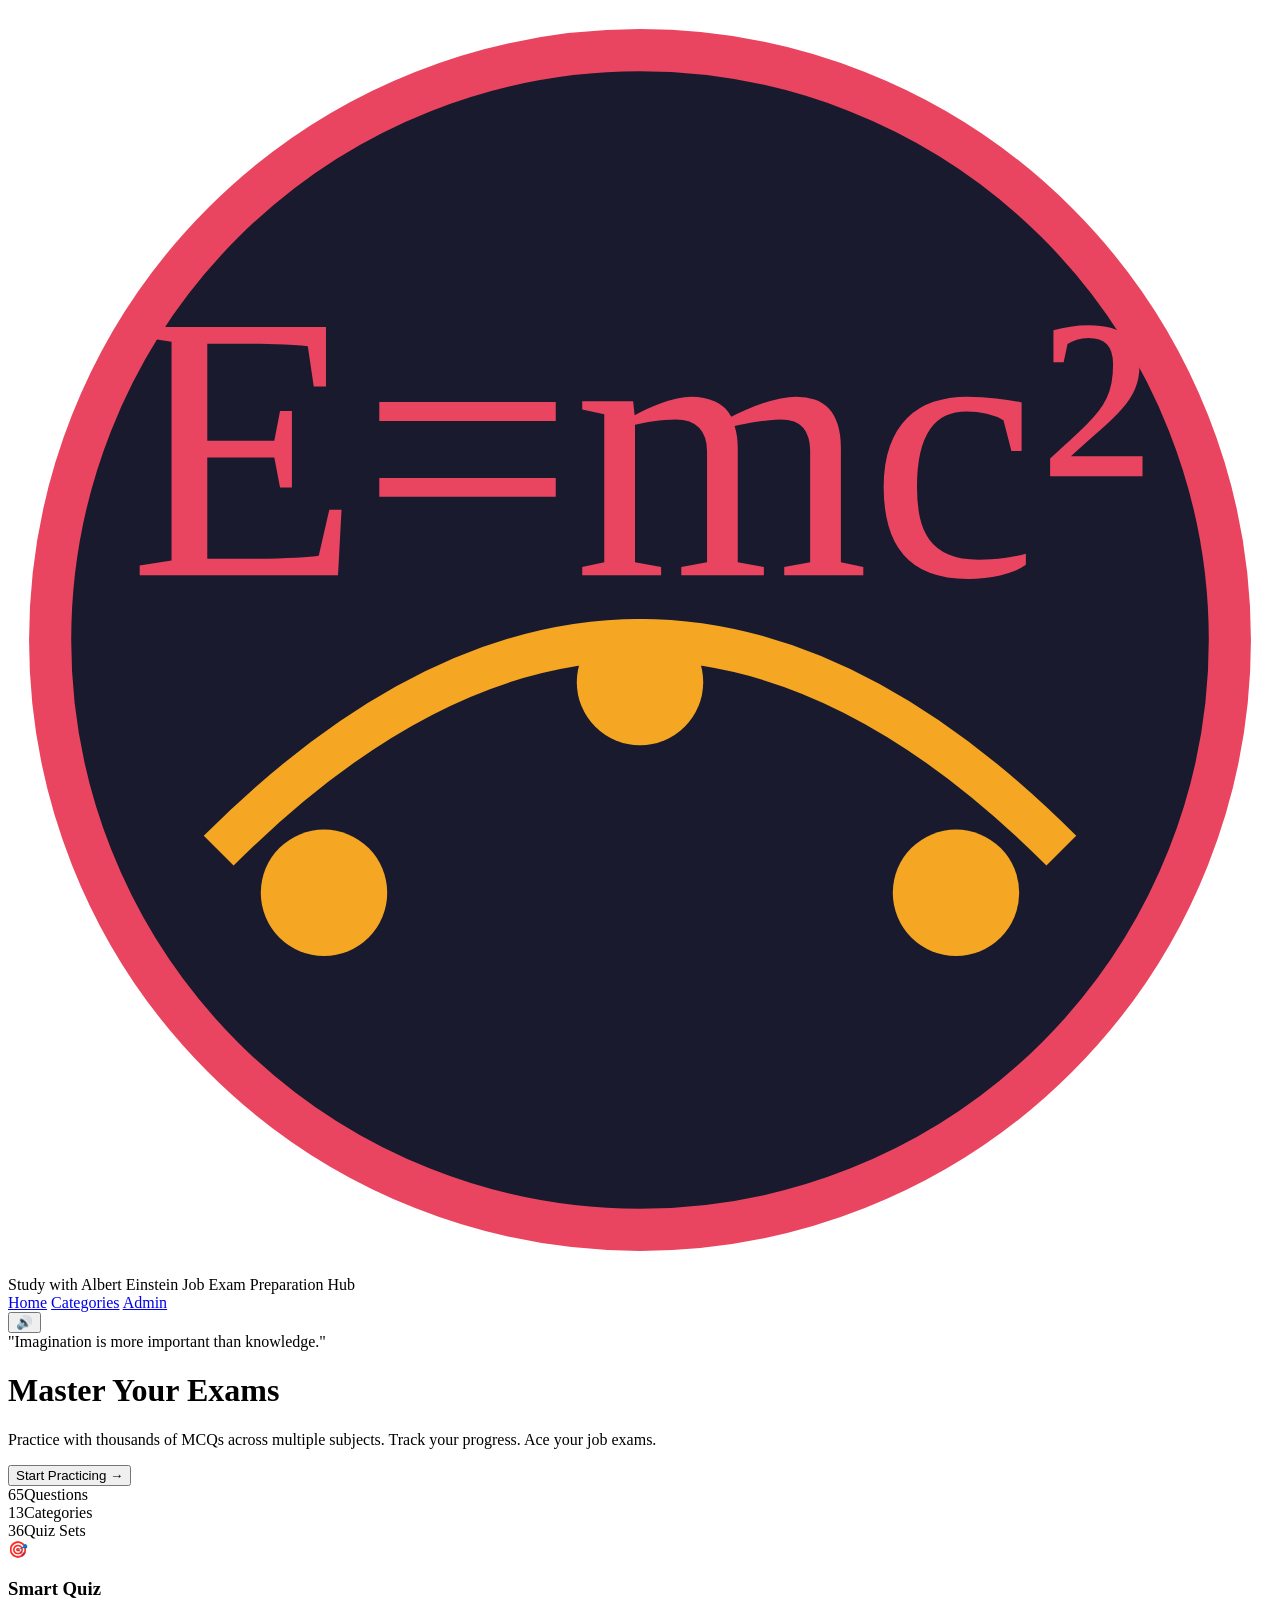
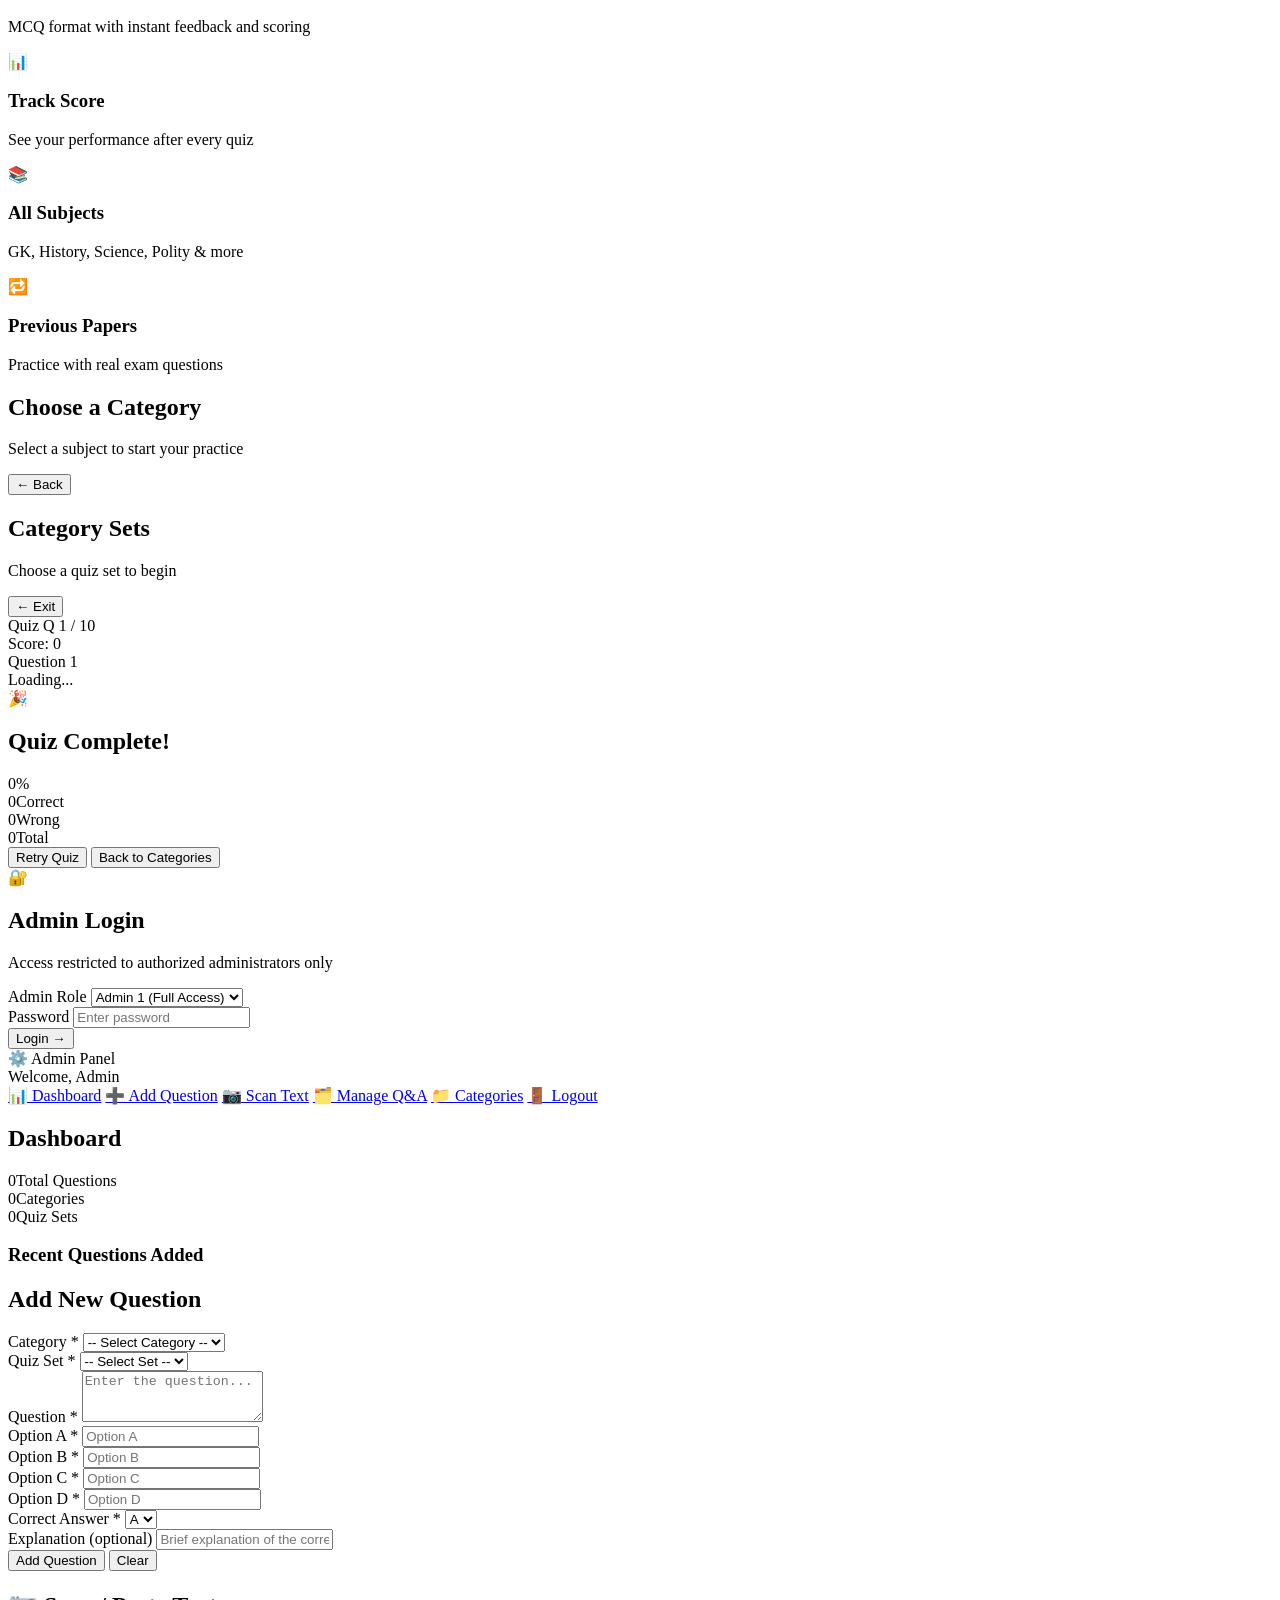
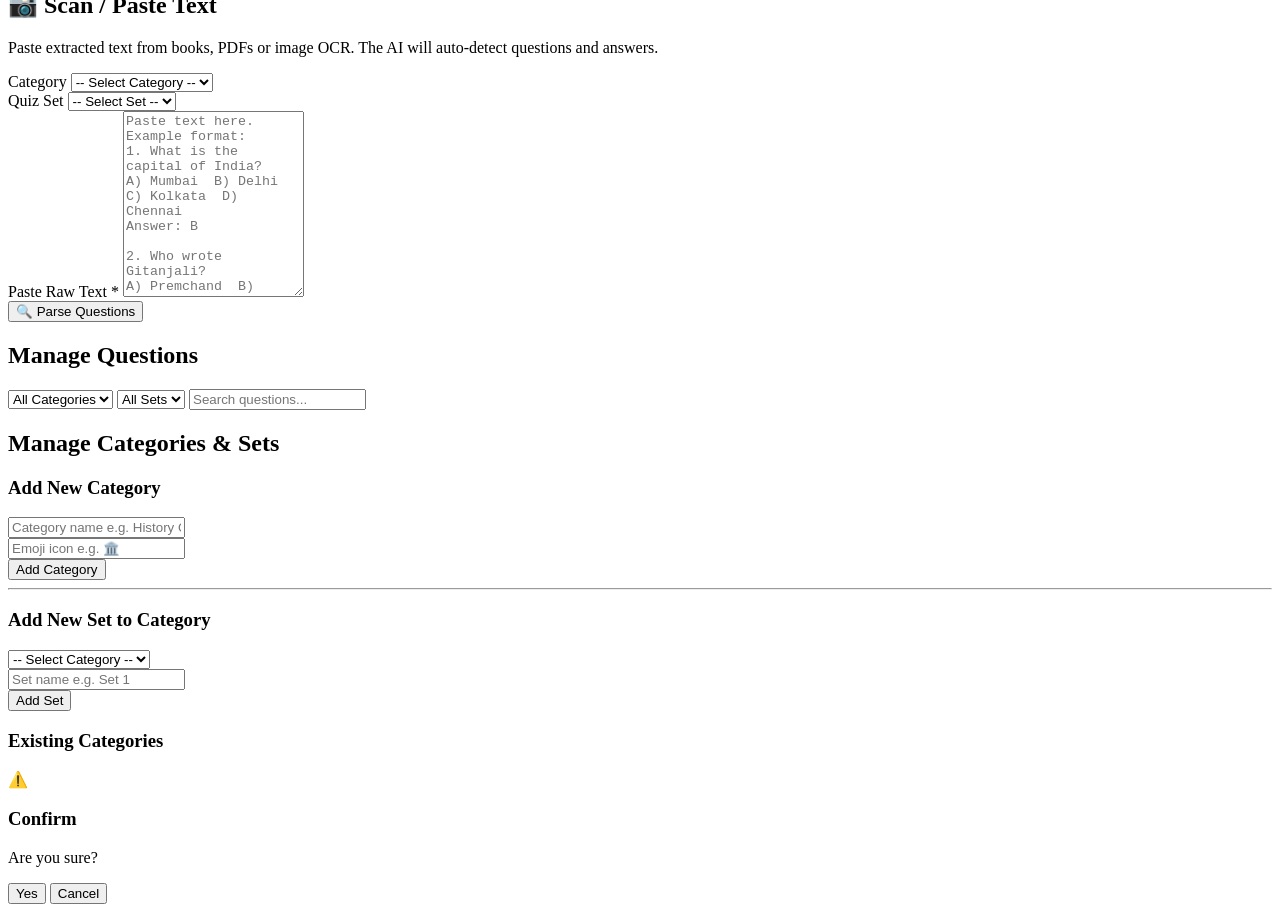
==== commit 0204da1f: "Add files via upload" ====
--- a/index.html
+++ b/index.html
@@ -5,25 +5,28 @@
   <meta name="viewport" content="width=device-width, initial-scale=1.0"/>
   <title>Study with Albert Einstein</title>
   <link rel="stylesheet" href="css/style.css"/>
-  <script src="https://cdn.jsdelivr.net/npm/tesseract.js@5/dist/tesseract.min.js"></script>
   <link rel="icon" href="data:image/svg+xml,<svg xmlns='http://www.w3.org/2000/svg' viewBox='0 0 100 100'><text y='.9em' font-size='90'>🧠</text></svg>"/>
 </head>
 <body>
 
+<!-- SOUND ELEMENTS -->
 <audio id="snd-correct" src="https://cdn.freesound.org/previews/341/341695_5858296-lq.mp3" preload="auto"></audio>
 <audio id="snd-wrong"   src="https://cdn.freesound.org/previews/142/142608_1840739-lq.mp3" preload="auto"></audio>
 <audio id="snd-click"   src="https://cdn.freesound.org/previews/253/253886_4404552-lq.mp3" preload="auto"></audio>
 
+<!-- NAV -->
 <nav class="navbar">
   <div class="nav-brand">
-    <svg class="logo-svg" viewBox="0 0 60 60" xmlns="http://www.w3.org/2000/svg">
-      <circle cx="30" cy="30" r="28" fill="#1a1a2e" stroke="#e94560" stroke-width="2"/>
-      <text x="50%" y="38%" dominant-baseline="middle" text-anchor="middle" font-size="18" fill="#e94560">E=mc²</text>
-      <path d="M10 40 Q30 20 50 40" stroke="#f5a623" stroke-width="2" fill="none"/>
-      <circle cx="15" cy="42" r="3" fill="#f5a623"/>
-      <circle cx="30" cy="32" r="3" fill="#f5a623"/>
-      <circle cx="45" cy="42" r="3" fill="#f5a623"/>
-    </svg>
+    <div class="logo-wrap">
+      <svg class="logo-svg" viewBox="0 0 60 60" xmlns="http://www.w3.org/2000/svg">
+        <circle cx="30" cy="30" r="28" fill="#1a1a2e" stroke="#e94560" stroke-width="2"/>
+        <text x="50%" y="38%" dominant-baseline="middle" text-anchor="middle" font-size="18" fill="#e94560">E=mc²</text>
+        <path d="M10 40 Q30 20 50 40" stroke="#f5a623" stroke-width="2" fill="none"/>
+        <circle cx="15" cy="42" r="3" fill="#f5a623"/>
+        <circle cx="30" cy="32" r="3" fill="#f5a623"/>
+        <circle cx="45" cy="42" r="3" fill="#f5a623"/>
+      </svg>
+    </div>
     <div class="brand-text">
       <span class="brand-title">Study with Albert Einstein</span>
       <span class="brand-sub">Job Exam Preparation Hub</span>
@@ -37,7 +40,7 @@
   <button class="sound-btn" onclick="toggleSound()" id="sound-btn" title="Toggle Sound">🔊</button>
 </nav>
 
-<!-- HOME -->
+<!-- HOME PAGE -->
 <div id="page-home" class="page active">
   <div class="hero">
     <div class="hero-bg"></div>
@@ -49,7 +52,7 @@
     </div>
     <div class="hero-stats">
       <div class="stat-card"><span class="stat-num" id="total-questions">0</span><span class="stat-label">Questions</span></div>
-      <div class="stat-card"><span class="stat-num" id="total-cats">0</span><span class="stat-label">Categories</span></div>
+      <div class="stat-card"><span class="stat-num" id="total-cats">13</span><span class="stat-label">Categories</span></div>
       <div class="stat-card"><span class="stat-num" id="total-sets">0</span><span class="stat-label">Quiz Sets</span></div>
     </div>
   </div>
@@ -61,13 +64,13 @@
   </div>
 </div>
 
-<!-- CATEGORIES -->
+<!-- CATEGORIES PAGE -->
 <div id="page-categories" class="page">
   <div class="page-header"><h2>Choose a Category</h2><p>Select a subject to start your practice</p></div>
   <div class="categories-grid" id="categories-grid"></div>
 </div>
 
-<!-- SETS -->
+<!-- SETS PAGE -->
 <div id="page-sets" class="page">
   <div class="page-header">
     <button class="btn-back" onclick="showPage('categories'); playClick()">← Back</button>
@@ -77,7 +80,7 @@
   <div class="sets-grid" id="sets-grid"></div>
 </div>
 
-<!-- QUIZ -->
+<!-- QUIZ PAGE -->
 <div id="page-quiz" class="page">
   <div class="quiz-header">
     <button class="btn-back" onclick="confirmExitQuiz()">← Exit</button>
@@ -101,316 +104,6 @@
   </div>
 </div>
 
-<!-- RESULT -->
-<div id="page-result" class="page">
-  <div class="result-wrap">
-    <div class="result-emoji" id="result-emoji">🎉</div>
-    <h2 class="result-title">Quiz Complete!</h2>
-    <div class="result-score-circle"><span id="result-percent">0%</span></div>
-    <div class="result-stats">
-      <div class="rs-card correct"><span id="res-correct">0</span><label>Correct</label></div>
-      <div class="rs-card wrong"><span id="res-wrong">0</span><label>Wrong</label></div>
-      <div class="rs-card total"><span id="res-total">0</span><label>Total</label></div>
-    </div>
-    <div class="result-msg" id="result-msg"></div>
-    <div class="result-actions">
-      <button class="btn-primary" onclick="retryQuiz()">Retry Quiz</button>
-      <button class="btn-secondary" onclick="showPage('categories')">Back to Categories</button>
-    </div>
-  </div>
-</div>
-
-<!-- ADMIN LOGIN -->
-<div id="page-admin-login" class="page">
-  <div class="auth-wrap">
-    <div class="auth-card">
-      <div class="auth-logo">🔐</div>
-      <h2>Admin Login</h2>
-      <p>Access restricted to authorized administrators only</p>
-      <div class="form-group">
-        <label>Admin Role</label>
-        <select id="admin-role" class="form-control">
-          <option value="admin1">Admin 1 (Full Access)</option>
-          <option value="admin2">Admin 2 (Add Only)</option>
-        </select>
-      </div>
-      <div class="form-group">
-        <label>Password</label>
-        <input type="password" id="admin-password" class="form-control" placeholder="Enter password" onkeydown="if(event.key==='Enter') adminLogin()"/>
-      </div>
-      <div class="auth-error" id="auth-error"></div>
-      <button class="btn-primary full-w" onclick="adminLogin()">Login →</button>
-    </div>
-  </div>
-</div>
-
-<!-- ADMIN PANEL -->
-<div id="page-admin" class="page">
-  <div class="admin-layout">
-    <aside class="admin-sidebar">
-      <div class="admin-brand">⚙️ Admin Panel</div>
-      <div class="admin-user" id="admin-user-label">Welcome, Admin</div>
-      <nav class="admin-nav">
-        <a href="#" class="admin-nav-link active" onclick="adminTab('dashboard')" id="tab-dashboard">📊 Dashboard</a>
-        <a href="#" class="admin-nav-link" onclick="adminTab('add-question')" id="tab-add-question">➕ Add Question</a>
-        <a href="#" class="admin-nav-link" onclick="adminTab('scan-text')" id="tab-scan-text">📝 Paste Text</a>
-        <a href="#" class="admin-nav-link" onclick="adminTab('camera-scan')" id="tab-camera-scan">📷 Camera Scan</a>
-        <a href="#" class="admin-nav-link admin1-only" onclick="adminTab('manage')" id="tab-manage">🗂️ Manage Q&amp;A</a>
-        <a href="#" class="admin-nav-link admin1-only" onclick="adminTab('categories-mgr')" id="tab-categories-mgr">📁 Categories</a>
-        <a href="#" class="admin-nav-link logout-link" onclick="adminLogout()">🚪 Logout</a>
-      </nav>
-    </aside>
-    <main class="admin-main">
-
-      <!-- Dashboard -->
-      <div id="admin-tab-dashboard" class="admin-tab active">
-        <h2>Dashboard</h2>
-        <div class="dash-cards">
-          <div class="dash-card"><span class="dc-num" id="dc-questions">0</span><label>Total Questions</label></div>
-          <div class="dash-card"><span class="dc-num" id="dc-cats">0</span><label>Categories</label></div>
-          <div class="dash-card"><span class="dc-num" id="dc-sets">0</span><label>Quiz Sets</label></div>
-        </div>
-        <div class="recent-activity">
-          <h3>Recent Questions Added</h3>
-          <div id="recent-list"></div>
-        </div>
-      </div>
-
-      <!-- Add Question -->
-      <div id="admin-tab-add-question" class="admin-tab">
-        <h2>Add New Question</h2>
-        <div class="form-grid">
-          <div class="form-group">
-            <label>Category *</label>
-            <select id="aq-category" class="form-control" onchange="loadSetsForAdmin()">
-              <option value="">-- Select Category --</option>
-            </select>
-          </div>
-          <div class="form-group">
-            <label>Quiz Set *</label>
-            <select id="aq-set" class="form-control">
-              <option value="">-- Select Set --</option>
-            </select>
-          </div>
-          <div class="form-group full-span">
-            <label>Question *</label>
-            <textarea id="aq-question" class="form-control" rows="3" placeholder="Enter the question..."></textarea>
-          </div>
-          <div class="form-group">
-            <label>Option A *</label>
-            <input type="text" id="aq-a" class="form-control" placeholder="Option A"/>
-          </div>
-          <div class="form-group">
-            <label>Option B *</label>
-            <input type="text" id="aq-b" class="form-control" placeholder="Option B"/>
-          </div>
-          <div class="form-group">
-            <label>Option C *</label>
-            <input type="text" id="aq-c" class="form-control" placeholder="Option C"/>
-          </div>
-          <div class="form-group">
-            <label>Option D *</label>
-            <input type="text" id="aq-d" class="form-control" placeholder="Option D"/>
-          </div>
-          <div class="form-group">
-            <label>Correct Answer *</label>
-            <select id="aq-correct" class="form-control">
-              <option value="A">A</option>
-              <option value="B">B</option>
-              <option value="C">C</option>
-              <option value="D">D</option>
-            </select>
-          </div>
-          <div class="form-group full-span">
-            <label>Explanation (optional)</label>
-            <input type="text" id="aq-explanation" class="form-control" placeholder="Brief explanation of the correct answer"/>
-          </div>
-        </div>
-        <div class="form-actions">
-          <button class="btn-primary" onclick="submitQuestion()">Add Question</button>
-          <button class="btn-secondary" onclick="clearAddForm()">Clear</button>
-        </div>
-        <div class="form-msg" id="aq-msg"></div>
-      </div>
-
-      <!-- Paste Text -->
-      <div id="admin-tab-scan-text" class="admin-tab">
-        <h2>📝 Paste Text</h2>
-        <p class="tab-desc">Paste copied text from books or PDFs. Questions are auto-detected — preview and edit before importing.</p>
-        <div class="form-grid">
-          <div class="form-group">
-            <label>Category *</label>
-            <select id="scan-category" class="form-control" onchange="loadSetsFor('scan-category','scan-set')">
-              <option value="">-- Select Category --</option>
-            </select>
-          </div>
-          <div class="form-group">
-            <label>Quiz Set *</label>
-            <select id="scan-set" class="form-control">
-              <option value="">-- Select Set --</option>
-            </select>
-          </div>
-        </div>
-        <div class="form-group">
-          <label>Paste Raw Text *</label>
-          <textarea id="scan-text-input" class="form-control" rows="12" placeholder="1. What is the capital of India?&#10;A) Mumbai  B) Delhi  C) Kolkata  D) Chennai&#10;Answer: B&#10;&#10;2. Who wrote Gitanjali?&#10;A) Premchand  B) Tagore  C) Nehru  D) Gandhi&#10;Answer: B"></textarea>
-        </div>
-        <button class="btn-primary" onclick="parseScanText()">🔍 Parse Questions</button>
-        <div id="scan-preview" class="scan-preview"></div>
-      </div>
-
-      <!-- Camera Scan -->
-      <div id="admin-tab-camera-scan" class="admin-tab">
-        <h2>📷 Camera / Image Scan</h2>
-        <p class="tab-desc">Open your camera or upload an image of a book page. OCR will extract text and auto-detect questions for you to review and import.</p>
-
-        <div class="form-grid">
-          <div class="form-group">
-            <label>Category *</label>
-            <select id="cam-category" class="form-control" onchange="loadSetsFor('cam-category','cam-set')">
-              <option value="">-- Select Category --</option>
-            </select>
-          </div>
-          <div class="form-group">
-            <label>Quiz Set *</label>
-            <select id="cam-set" class="form-control">
-              <option value="">-- Select Set --</option>
-            </select>
-          </div>
-        </div>
-
-        <div class="camera-panel">
-          <div class="cam-source-btns">
-            <button class="cam-src-btn active" id="btn-src-camera" onclick="setCamSource('camera')">📷 Open Camera</button>
-            <button class="cam-src-btn" id="btn-src-upload" onclick="setCamSource('upload')">🖼️ Upload Image</button>
-          </div>
-
-          <!-- Live camera -->
-          <div id="cam-live-wrap" class="cam-live-wrap">
-            <video id="cam-video" autoplay playsinline muted></video>
-            <div class="cam-overlay-frame"></div>
-            <div class="cam-hint">📖 Point camera at page with questions</div>
-            <div class="cam-live-btns">
-              <button class="btn-cam-capture" onclick="capturePhoto()">📸 Capture</button>
-              <button class="btn-cam-stop" onclick="stopCamera()">✖ Stop Camera</button>
-            </div>
-          </div>
-
-          <!-- File upload -->
-          <div id="cam-upload-wrap" class="cam-upload-wrap" style="display:none">
-            <label class="upload-drop-zone" for="img-file-input">
-              <div class="udz-icon">🖼️</div>
-              <div class="udz-text">Click or drag an image here</div>
-              <div class="udz-sub">JPG, PNG, WEBP supported</div>
-              <input type="file" id="img-file-input" accept="image/*" onchange="handleImageUpload(event)"/>
-            </label>
-          </div>
-
-          <canvas id="cam-canvas" style="display:none"></canvas>
-
-          <!-- Captured preview -->
-          <div id="cam-preview-wrap" class="cam-preview-wrap" style="display:none">
-            <img id="cam-preview-img" src="" alt="Captured photo"/>
-            <div class="cam-preview-btns">
-              <button class="btn-primary" onclick="runOCR()">🔍 Read Text (OCR)</button>
-              <button class="btn-secondary" onclick="resetCameraPanel()">🔄 Retake / New Image</button>
-            </div>
-          </div>
-
-          <!-- OCR progress -->
-          <div id="ocr-progress-wrap" class="ocr-progress-wrap" style="display:none">
-            <div class="ocr-spinner"></div>
-            <div id="ocr-progress-text">Starting OCR engine...</div>
-            <div class="ocr-bar-wrap"><div class="ocr-bar" id="ocr-bar"></div></div>
-          </div>
-
-          <!-- OCR output -->
-          <div id="ocr-result-wrap" style="display:none">
-            <h4 style="margin:16px 0 8px;color:var(--accent2);">📄 Extracted Text — You can edit before parsing</h4>
-            <textarea id="ocr-text-output" class="form-control" rows="10" placeholder="OCR text will appear here..."></textarea>
-            <div style="display:flex;gap:10px;margin-top:12px;flex-wrap:wrap;">
-              <button class="btn-primary" onclick="parseOCRText()">🔍 Parse Questions from Text</button>
-              <button class="btn-secondary" onclick="resetCameraPanel()">🔄 Scan Another</button>
-            </div>
-          </div>
-        </div>
-
-        <div id="cam-scan-preview" class="scan-preview"></div>
-      </div>
-
-      <!-- Manage Q&A -->
-      <div id="admin-tab-manage" class="admin-tab">
-        <h2>Manage Questions</h2>
-        <div class="manage-filters">
-          <select id="filter-cat" class="form-control" onchange="filterQuestions()">
-            <option value="">All Categories</option>
-          </select>
-          <select id="filter-set" class="form-control" onchange="filterQuestions()">
-            <option value="">All Sets</option>
-          </select>
-          <input type="text" id="filter-search" class="form-control" placeholder="Search questions..." oninput="filterQuestions()"/>
-        </div>
-        <div id="manage-list" class="manage-list"></div>
-      </div>
-
-      <!-- Categories Manager -->
-      <div id="admin-tab-categories-mgr" class="admin-tab">
-        <h2>Manage Categories &amp; Sets</h2>
-        <div class="cat-mgr-grid">
-          <div class="cat-mgr-left">
-            <h3>Add New Category</h3>
-            <div class="form-group">
-              <input type="text" id="new-cat-name" class="form-control" placeholder="Category name e.g. History Quiz"/>
-            </div>
-            <div class="form-group">
-              <input type="text" id="new-cat-icon" class="form-control" placeholder="Emoji icon e.g. 🏛️"/>
-            </div>
-            <button class="btn-primary" onclick="addNewCategory()">Add Category</button>
-            <div id="cat-msg" class="form-msg"></div>
-            <hr/>
-            <h3>Add New Set to Category</h3>
-            <div class="form-group">
-              <select id="set-cat-select" class="form-control">
-                <option value="">-- Select Category --</option>
-              </select>
-            </div>
-            <div class="form-group">
-              <input type="text" id="new-set-name" class="form-control" placeholder="Set name e.g. Set 1"/>
-            </div>
-            <button class="btn-primary" onclick="addNewSet()">Add Set</button>
-            <div id="set-msg" class="form-msg"></div>
-          </div>
-          <div class="cat-mgr-right">
-            <h3>Existing Categories</h3>
-            <div id="existing-cats-list"></div>
-          </div>
-        </div>
-      </div>
-
-    </main>
-  </div>
-</div>
-
-<!-- MODAL -->
-<div id="modal-overlay" class="modal-overlay" onclick="closeModal()">
-  <div class="modal-box" onclick="event.stopPropagation()">
-    <div class="modal-icon" id="modal-icon">⚠️</div>
-    <h3 id="modal-title">Confirm</h3>
-    <p id="modal-msg">Are you sure?</p>
-    <div class="modal-actions">
-      <button class="btn-danger" id="modal-confirm" onclick="modalConfirm()">Yes, Delete</button>
-      <button class="btn-secondary" onclick="closeModal()">Cancel</button>
-    </div>
-  </div>
-</div>
-
-<div id="toast" class="toast"></div>
-
-<script src="js/data.js"></script>
-<script src="js/app.js"></script>
-<script src="js/admin.js"></script>
-</body>
-</html>
 <!-- RESULT PAGE -->
 <div id="page-result" class="page">
   <div class="result-wrap">
@@ -641,5 +334,4 @@
 <script src="js/app.js"></script>
 <script src="js/admin.js"></script>
 </body>
-          </html>
-  
+</html>
